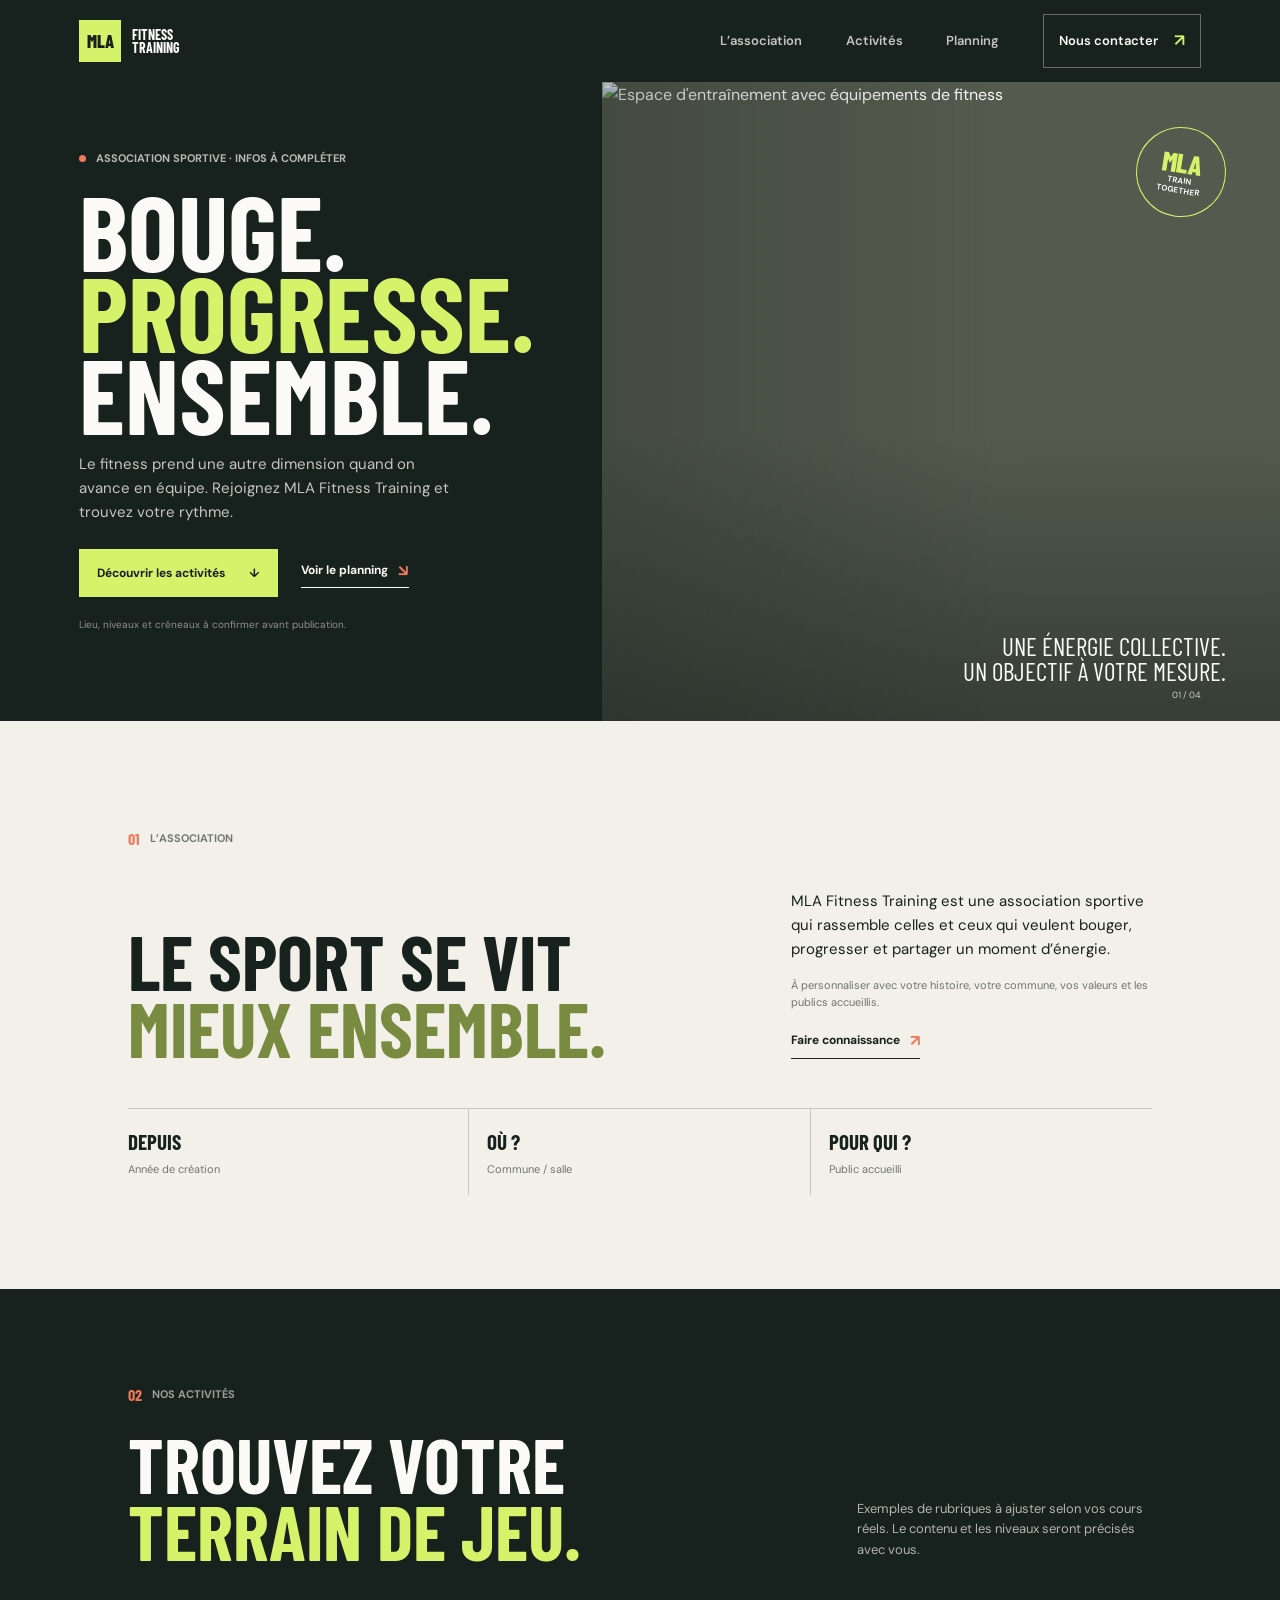
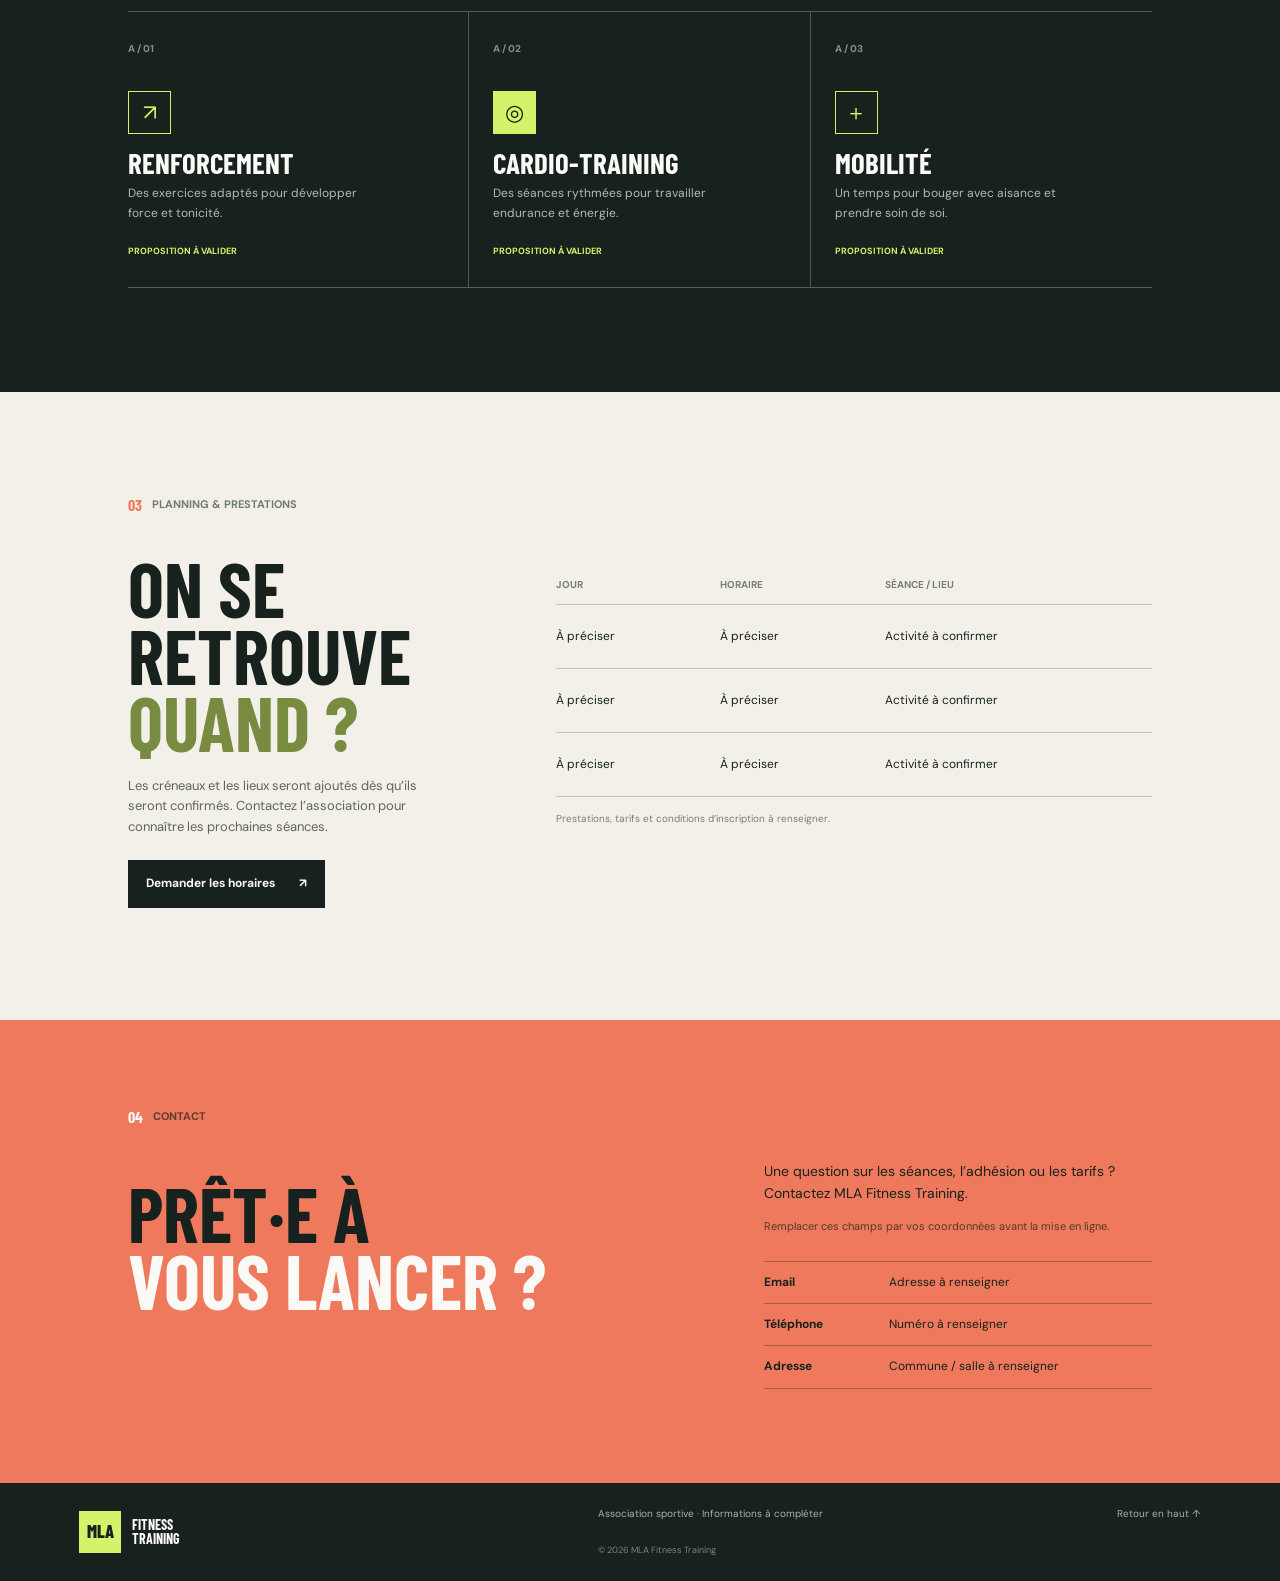
==== index.html @ 57eb1a92 "Website creation" ====
<!doctype html>
<html lang="fr">
  <head>
    <meta charset="utf-8">
    <meta name="viewport" content="width=device-width, initial-scale=1">
    <meta name="description" content="MLA Fitness Training, association sportive et séances de fitness en groupe. Découvrez nos activités et contactez-nous pour rejoindre une séance.">
    <meta name="theme-color" content="#17211d">
    <meta property="og:type" content="website">
    <meta property="og:title" content="MLA Fitness Training | Bouger ensemble">
    <meta property="og:description" content="Des séances de fitness en groupe, une énergie collective. Découvrez MLA Fitness Training.">
    <title>MLA Fitness Training | Bouger ensemble</title>
    <link rel="preconnect" href="https://fonts.googleapis.com">
    <link rel="preconnect" href="https://fonts.gstatic.com" crossorigin>
    <link href="https://fonts.googleapis.com/css2?family=Barlow+Condensed:wght@600;700;800&family=DM+Sans:wght@400;500;600;700&display=swap" rel="stylesheet">
    <link rel="stylesheet" href="styles.css">
    <script src="script.js" defer></script>
  </head>
  <body>
    <a class="skip-link" href="#contenu">Aller au contenu</a>
    <header class="site-header">
      <a class="brand" href="#accueil" aria-label="MLA Fitness Training, accueil">
        <span class="brand-mark" aria-hidden="true">MLA</span>
        <span class="brand-name">FITNESS<br>TRAINING</span>
      </a>
      <button class="menu-toggle" type="button" aria-expanded="false" aria-controls="navigation" aria-label="Ouvrir le menu">
        <span></span><span></span>
      </button>
      <nav class="navigation" id="navigation" aria-label="Navigation principale">
        <a href="#association">L’association</a>
        <a href="#activites">Activités</a>
        <a href="#planning">Planning</a>
        <a class="nav-contact" href="#contact">Nous contacter <span aria-hidden="true">↗</span></a>
      </nav>
    </header>

    <main id="contenu">
      <section class="hero" id="accueil" aria-labelledby="hero-title">
        <div class="hero-copy">
          <p class="eyebrow"><span class="status-dot"></span> Association sportive · Infos à compléter</p>
          <h1 id="hero-title">Bouge.<br><span>Progresse.</span><br>Ensemble.</h1>
          <p class="hero-lede">Le fitness prend une autre dimension quand on avance en équipe. Rejoignez MLA Fitness Training et trouvez votre rythme.</p>
          <div class="hero-actions">
            <a class="button button-lime" href="#activites">Découvrir les activités <span aria-hidden="true">↓</span></a>
            <a class="text-link" href="#planning">Voir le planning <span aria-hidden="true">↘</span></a>
          </div>
          <p class="hero-note">Lieu, niveaux et créneaux à confirmer avant publication.</p>
        </div>
        <div class="hero-visual">
          <img src="https://images.unsplash.com/photo-1534438327276-14e5300c3a48?auto=format&fit=crop&w=1400&q=85" alt="Espace d'entraînement avec équipements de fitness" fetchpriority="high">
          <div class="image-stamp"><span>MLA</span><span>TRAIN<br>TOGETHER</span></div>
          <p class="image-caption">Une énergie collective.<br>Un objectif à votre mesure.</p>
        </div>
        <div class="hero-index" aria-hidden="true">01 / 04</div>
      </section>

      <section class="intro section-wrap" id="association" aria-labelledby="intro-title">
        <div class="section-kicker"><span>01</span> L’association</div>
        <div class="intro-content">
          <h2 id="intro-title">Le sport se vit<br><em>mieux ensemble.</em></h2>
          <div class="intro-text">
            <p>MLA Fitness Training est une association sportive qui rassemble celles et ceux qui veulent bouger, progresser et partager un moment d’énergie.</p>
            <p class="editor-note">À personnaliser avec votre histoire, votre commune, vos valeurs et les publics accueillis.</p>
            <a class="text-link dark-link" href="#contact">Faire connaissance <span aria-hidden="true">↗</span></a>
          </div>
        </div>
        <div class="stats-strip" aria-label="Informations à compléter">
          <div><strong>Depuis</strong><span>Année de création</span></div>
          <div><strong>Où ?</strong><span>Commune / salle</span></div>
          <div><strong>Pour qui ?</strong><span>Public accueilli</span></div>
        </div>
      </section>

      <section class="activities section-wrap" id="activites" aria-labelledby="activities-title">
        <div class="section-heading">
          <div>
            <div class="section-kicker light-kicker"><span>02</span> Nos activités</div>
            <h2 id="activities-title">Trouvez votre<br><em>terrain de jeu.</em></h2>
          </div>
          <p>Exemples de rubriques à ajuster selon vos cours réels. Le contenu et les niveaux seront précisés avec vous.</p>
        </div>
        <div class="activity-grid">
          <article class="activity-item">
            <span class="activity-number">A / 01</span>
            <div class="activity-icon" aria-hidden="true">↗</div>
            <h3>Renforcement</h3>
            <p>Des exercices adaptés pour développer force et tonicité.</p>
            <span class="activity-tag">Proposition à valider</span>
          </article>
          <article class="activity-item activity-featured">
            <span class="activity-number">A / 02</span>
            <div class="activity-icon" aria-hidden="true">◎</div>
            <h3>Cardio-training</h3>
            <p>Des séances rythmées pour travailler endurance et énergie.</p>
            <span class="activity-tag">Proposition à valider</span>
          </article>
          <article class="activity-item">
            <span class="activity-number">A / 03</span>
            <div class="activity-icon" aria-hidden="true">＋</div>
            <h3>Mobilité</h3>
            <p>Un temps pour bouger avec aisance et prendre soin de soi.</p>
            <span class="activity-tag">Proposition à valider</span>
          </article>
        </div>
      </section>

      <section class="schedule section-wrap" id="planning" aria-labelledby="schedule-title">
        <div class="section-kicker"><span>03</span> Planning & prestations</div>
        <div class="schedule-layout">
          <div class="schedule-intro">
            <h2 id="schedule-title">On se retrouve<br><em>quand ?</em></h2>
            <p>Les créneaux et les lieux seront ajoutés dès qu’ils seront confirmés. Contactez l’association pour connaître les prochaines séances.</p>
            <a class="button button-dark" href="#contact">Demander les horaires <span aria-hidden="true">↗</span></a>
          </div>
          <div class="schedule-list" aria-label="Planning à compléter">
            <div class="schedule-row schedule-header"><span>Jour</span><span>Horaire</span><span>Séance / lieu</span></div>
            <div class="schedule-row"><span>À préciser</span><span>À préciser</span><span>Activité à confirmer</span></div>
            <div class="schedule-row"><span>À préciser</span><span>À préciser</span><span>Activité à confirmer</span></div>
            <div class="schedule-row"><span>À préciser</span><span>À préciser</span><span>Activité à confirmer</span></div>
            <p class="schedule-footnote">Prestations, tarifs et conditions d’inscription à renseigner.</p>
          </div>
        </div>
      </section>

      <section class="contact" id="contact" aria-labelledby="contact-title">
        <div class="contact-inner section-wrap">
          <div class="section-kicker light-kicker"><span>04</span> Contact</div>
          <div class="contact-content">
            <h2 id="contact-title">Prêt·e à<br><em>vous lancer ?</em></h2>
            <div class="contact-details">
              <p>Une question sur les séances, l’adhésion ou les tarifs ? Contactez MLA Fitness Training.</p>
              <p class="editor-note">Remplacer ces champs par vos coordonnées avant la mise en ligne.</p>
              <dl>
                <div><dt>Email</dt><dd>Adresse à renseigner</dd></div>
                <div><dt>Téléphone</dt><dd>Numéro à renseigner</dd></div>
                <div><dt>Adresse</dt><dd>Commune / salle à renseigner</dd></div>
              </dl>
            </div>
          </div>
        </div>
      </section>
    </main>

    <footer class="site-footer">
      <a class="brand footer-brand" href="#accueil" aria-label="Retour en haut de page">
        <span class="brand-mark" aria-hidden="true">MLA</span>
        <span class="brand-name">FITNESS<br>TRAINING</span>
      </a>
      <p>Association sportive · Informations à compléter</p>
      <a href="#accueil">Retour en haut ↑</a>
      <span class="copyright">© <span id="year">2026</span> MLA Fitness Training</span>
    </footer>
  </body>
</html>
---- styles.css ----
:root {
  color-scheme: light;
  --ink: #17211d;
  --ink-soft: #27332e;
  --paper: #f2f0e9;
  --paper-bright: #fbfaf6;
  --lime: #d5f36a;
  --coral: #ef795c;
  --muted: #8c938d;
  --line: rgba(23, 33, 29, 0.2);
  --font-display: "Barlow Condensed", Impact, sans-serif;
  --font-body: "DM Sans", sans-serif;
}

* { box-sizing: border-box; }
html { scroll-behavior: smooth; }
body { margin: 0; background: var(--paper); color: var(--ink); font-family: var(--font-body); font-size: 16px; line-height: 1.6; }
a { color: inherit; text-decoration: none; }
button { font: inherit; }
.skip-link { position: absolute; z-index: 10; top: 8px; left: 8px; padding: 10px 14px; transform: translateY(-150%); background: var(--lime); color: var(--ink); }
.skip-link:focus { transform: translateY(0); }
.site-header { position: relative; z-index: 5; display: flex; min-height: 82px; align-items: center; justify-content: space-between; padding: 0 6.2%; background: var(--ink); color: var(--paper-bright); }
.brand { display: inline-flex; align-items: center; gap: 11px; }
.brand-mark { display: grid; width: 42px; aspect-ratio: 1; place-items: center; background: var(--lime); color: var(--ink); font-family: var(--font-display); font-size: 18px; font-weight: 800; }
.brand-name { font-family: var(--font-display); font-size: 14px; font-weight: 700; line-height: 0.95; letter-spacing: 0; }
.navigation { display: flex; align-items: center; gap: clamp(20px, 3.4vw, 54px); font-size: 13px; font-weight: 600; }
.navigation a:not(.nav-contact) { color: rgba(251, 250, 246, 0.76); transition: color 160ms ease; }
.navigation a:hover, .navigation a:focus-visible { color: var(--lime); }
.nav-contact { display: inline-flex; align-items: center; gap: 16px; padding: 12px 15px; border: 1px solid rgba(251, 250, 246, 0.34); }
.nav-contact span { color: var(--lime); font-size: 17px; }
.menu-toggle { display: none; }
.hero { position: relative; display: grid; min-height: 610px; grid-template-columns: 0.94fr 1.06fr; overflow: hidden; background: var(--ink); color: var(--paper-bright); }
.hero-copy { z-index: 1; display: flex; flex-direction: column; align-items: flex-start; justify-content: center; padding: 68px 8% 88px 13.2%; }
.eyebrow, .section-kicker { display: flex; align-items: center; gap: 10px; margin: 0; font-size: 11px; font-weight: 700; letter-spacing: 0; text-transform: uppercase; }
.eyebrow { color: rgba(251, 250, 246, 0.7); }
.status-dot { width: 7px; height: 7px; border-radius: 50%; background: var(--coral); }
h1, h2, h3, p { margin-top: 0; }
h1, h2, h3 { font-family: var(--font-display); font-weight: 700; text-transform: uppercase; }
.hero h1 { margin: 22px 0 17px; font-size: clamp(68px, 8.2vw, 116px); line-height: 0.78; letter-spacing: 0; }
.hero h1 span, h2 em { color: var(--lime); font-style: normal; }
.hero-lede { max-width: 390px; margin-bottom: 25px; color: rgba(251, 250, 246, 0.76); font-size: 15px; }
.hero-actions { display: flex; flex-wrap: wrap; align-items: center; gap: 23px; }
.button { display: inline-flex; min-height: 48px; align-items: center; justify-content: center; gap: 24px; padding: 0 18px; font-size: 12px; font-weight: 700; transition: transform 160ms ease, background 160ms ease; }
.button:hover { transform: translateY(-2px); }
.button-lime { background: var(--lime); color: var(--ink); }
.button-lime:hover { background: #e3ff87; }
.text-link { display: inline-flex; align-items: center; gap: 10px; border-bottom: 1px solid currentColor; padding-bottom: 4px; font-size: 12px; font-weight: 700; }
.text-link span { color: var(--coral); font-size: 16px; }
.hero-note { margin: 20px 0 0; color: rgba(251, 250, 246, 0.52); font-size: 10px; }
.hero-visual { position: relative; min-height: 610px; overflow: hidden; background: #545a4d; }
.hero-visual::after { position: absolute; inset: 0; background: linear-gradient(90deg, rgba(23, 33, 29, 0.28), transparent 58%), linear-gradient(0deg, rgba(23, 33, 29, 0.5), transparent 45%); content: ""; }
.hero-visual img { width: 100%; height: 100%; position: absolute; object-fit: cover; object-position: center; filter: saturate(0.77); }
.image-stamp { position: absolute; z-index: 1; top: 45px; right: 8%; display: flex; width: 90px; height: 90px; flex-direction: column; align-items: center; justify-content: center; border: 1px solid var(--lime); border-radius: 50%; color: var(--paper-bright); transform: rotate(9deg); }
.image-stamp span:first-child { color: var(--lime); font-family: var(--font-display); font-size: 27px; font-weight: 800; line-height: 1; }
.image-stamp span:last-child { font-size: 8px; font-weight: 700; letter-spacing: 0; line-height: 1.15; text-align: center; }
.image-caption { position: absolute; z-index: 1; right: 8%; bottom: 38px; margin: 0; color: var(--paper-bright); font-family: var(--font-display); font-size: 25px; line-height: 0.98; text-align: right; text-transform: uppercase; }
.hero-index { position: absolute; right: 6.2%; bottom: 19px; z-index: 2; color: rgba(251, 250, 246, 0.75); font-size: 9px; letter-spacing: 0; }
.section-wrap { padding-right: 10%; padding-left: 10%; }
.intro { padding-top: 105px; padding-bottom: 94px; }
.section-kicker { color: #727b73; }
.section-kicker span { color: var(--coral); font-family: var(--font-display); font-size: 16px; }
.intro-content { display: grid; grid-template-columns: 1fr 0.62fr; gap: 8%; align-items: end; padding: 37px 0 46px; }
h2 { margin-bottom: 0; font-size: clamp(48px, 6vw, 76px); line-height: 0.88; }
.intro h2 em, .schedule h2 em { color: #798b40; }
.intro-text { max-width: 430px; padding-bottom: 3px; }
.intro-text > p:first-child { margin-bottom: 16px; font-size: 15px; }
.editor-note { color: #6f766f; font-size: 11px !important; }
.dark-link { margin-top: 5px; }
.stats-strip { display: grid; grid-template-columns: repeat(3, 1fr); border-top: 1px solid var(--line); }
.stats-strip div { display: flex; min-height: 86px; flex-direction: column; justify-content: center; gap: 2px; border-right: 1px solid var(--line); padding-left: 18px; }
.stats-strip div:first-child { padding-left: 0; }
.stats-strip div:last-child { border-right: 0; }
.stats-strip strong { font-family: var(--font-display); font-size: 21px; text-transform: uppercase; }
.stats-strip span { color: #707770; font-size: 11px; }
.activities { padding-top: 93px; padding-bottom: 104px; background: var(--ink); color: var(--paper-bright); }
.section-heading { display: flex; align-items: end; justify-content: space-between; gap: 40px; margin-bottom: 46px; }
.light-kicker { color: rgba(251, 250, 246, 0.58); }
.section-heading h2, .contact h2 { margin-top: 24px; }
.section-heading > p { max-width: 295px; margin-bottom: 4px; color: rgba(251, 250, 246, 0.68); font-size: 13px; }
.activity-grid { display: grid; grid-template-columns: repeat(3, 1fr); border-top: 1px solid rgba(251, 250, 246, 0.28); border-bottom: 1px solid rgba(251, 250, 246, 0.28); }
.activity-item { position: relative; min-height: 270px; padding: 22px 24px 26px 0; border-right: 1px solid rgba(251, 250, 246, 0.25); }
.activity-item + .activity-item { padding-left: 24px; }
.activity-item:last-child { border-right: 0; }
.activity-number { color: rgba(251, 250, 246, 0.5); font-size: 10px; font-weight: 700; letter-spacing: 0; }
.activity-icon { display: grid; width: 43px; height: 43px; margin: 32px 0 14px; place-items: center; border: 1px solid var(--lime); color: var(--lime); font-size: 22px; }
.activity-item h3 { margin-bottom: 7px; font-size: 29px; line-height: 1; }
.activity-item p { max-width: 250px; margin-bottom: 13px; color: rgba(251, 250, 246, 0.7); font-size: 12px; }
.activity-tag { color: var(--lime); font-size: 9px; font-weight: 700; letter-spacing: 0; text-transform: uppercase; }
.activity-featured .activity-icon { background: var(--lime); color: var(--ink); }
.schedule { padding-top: 100px; padding-bottom: 112px; }
.schedule-layout { display: grid; grid-template-columns: 0.72fr 1.28fr; gap: 9%; margin-top: 37px; }
.schedule-intro > p { max-width: 315px; margin: 20px 0 22px; color: #5d665e; font-size: 13px; }
.button-dark { background: var(--ink); color: var(--paper-bright); }
.button-dark:hover { background: #2a3931; }
.schedule-list { padding-top: 10px; }
.schedule-row { display: grid; min-height: 64px; grid-template-columns: 0.8fr 0.8fr 1.4fr; align-items: center; gap: 12px; border-bottom: 1px solid var(--line); font-size: 12px; }
.schedule-header { min-height: 40px; color: #777f78; font-size: 10px; font-weight: 700; letter-spacing: 0; text-transform: uppercase; }
.schedule-footnote { margin: 14px 0 0; color: #777f78; font-size: 10px; }
.contact { padding-top: 84px; padding-bottom: 94px; background: var(--coral); color: var(--ink); }
.contact-inner { padding-top: 0; padding-bottom: 0; }
.contact .section-kicker { color: rgba(23, 33, 29, 0.68); }
.contact .section-kicker span { color: var(--paper-bright); }
.contact-content { display: grid; grid-template-columns: 1fr 0.7fr; gap: 8%; margin-top: 26px; }
.contact h2 em { color: var(--paper-bright); }
.contact-details { max-width: 410px; padding-top: 4px; }
.contact-details > p:first-child { font-size: 14px; }
.contact .editor-note { color: rgba(23, 33, 29, 0.72); }
.contact dl { margin: 25px 0 0; border-top: 1px solid rgba(23, 33, 29, 0.32); }
.contact dl div { display: grid; grid-template-columns: 0.6fr 1.4fr; gap: 12px; padding: 11px 0; border-bottom: 1px solid rgba(23, 33, 29, 0.32); font-size: 12px; }
.contact dt { font-weight: 700; }
.contact dd { margin: 0; }
.site-footer { display: grid; min-height: 98px; grid-template-columns: 1fr 1fr auto; align-items: center; gap: 15px 30px; padding: 20px 6.2%; background: var(--ink); color: var(--paper-bright); }
.footer-brand { grid-row: span 2; }
.site-footer > p, .site-footer > a:not(.brand) { margin: 0; color: rgba(251, 250, 246, 0.66); font-size: 10px; }
.site-footer > a:not(.brand) { justify-self: end; }
.copyright { grid-column: 2 / 4; color: rgba(251, 250, 246, 0.45); font-size: 9px; }
:focus-visible { outline: 3px solid var(--coral); outline-offset: 4px; }

@media (max-width: 760px) {
  .site-header { min-height: 70px; padding: 0 6%; }
  .menu-toggle { display: flex; width: 42px; height: 42px; flex-direction: column; align-items: center; justify-content: center; gap: 6px; border: 1px solid rgba(251, 250, 246, 0.34); background: transparent; color: inherit; }
  .menu-toggle span { width: 16px; height: 1px; background: currentColor; transition: transform 160ms ease; }
  .menu-toggle[aria-expanded="true"] span:first-child { transform: translateY(3.5px) rotate(45deg); }
  .menu-toggle[aria-expanded="true"] span:last-child { transform: translateY(-3.5px) rotate(-45deg); }
  .navigation { position: absolute; top: 70px; right: 0; left: 0; display: none; flex-direction: column; align-items: stretch; gap: 0; padding: 8px 6% 18px; background: var(--ink); }
  .navigation.is-open { display: flex; }
  .navigation a:not(.nav-contact) { padding: 13px 0; border-bottom: 1px solid rgba(251, 250, 246, 0.16); }
  .nav-contact { justify-content: space-between; margin-top: 12px; }
  .hero { grid-template-columns: 1fr; }
  .hero-copy { min-height: 510px; padding: 68px 8% 72px; }
  .hero h1 { font-size: clamp(70px, 18vw, 104px); }
  .hero-visual { min-height: 350px; }
  .hero-index { right: 8%; bottom: 16px; }
  .section-wrap { padding-right: 8%; padding-left: 8%; }
  .intro { padding-top: 76px; padding-bottom: 70px; }
  .intro-content, .schedule-layout, .contact-content { grid-template-columns: 1fr; gap: 25px; }
  .intro-content { padding: 28px 0 30px; }
  .intro-text { max-width: 520px; }
  .stats-strip div { min-height: 78px; padding-left: 10px; }
  .stats-strip strong { font-size: 18px; }
  .stats-strip span { font-size: 9px; }
  .activities { padding-top: 74px; padding-bottom: 78px; }
  .section-heading { align-items: flex-start; flex-direction: column; gap: 18px; margin-bottom: 30px; }
  .section-heading > p { max-width: 430px; }
  .activity-grid { grid-template-columns: 1fr; }
  .activity-item, .activity-item + .activity-item { min-height: unset; padding: 20px 0 23px; border-right: 0; border-bottom: 1px solid rgba(251, 250, 246, 0.25); }
  .activity-item:last-child { border-bottom: 0; }
  .activity-icon { margin-top: 18px; }
  .schedule { padding-top: 75px; padding-bottom: 78px; }
  .schedule-layout { gap: 40px; margin-top: 28px; }
  .schedule-row { grid-template-columns: 0.8fr 0.8fr 1.3fr; gap: 8px; font-size: 10px; }
  .schedule-header { font-size: 8px; }
  .contact { padding-top: 70px; padding-bottom: 76px; }
  .contact-content { gap: 28px; }
  .site-footer { grid-template-columns: 1fr auto; padding: 23px 8%; }
  .footer-brand { grid-row: auto; }
  .site-footer > p { grid-column: 1 / -1; grid-row: 2; }
  .site-footer > a:not(.brand) { grid-column: 2; grid-row: 1; }
  .copyright { grid-column: 1 / -1; grid-row: 3; }
}

@media (prefers-reduced-motion: reduce) {
  *, *::before, *::after { scroll-behavior: auto !important; transition-duration: 0.01ms !important; }
}
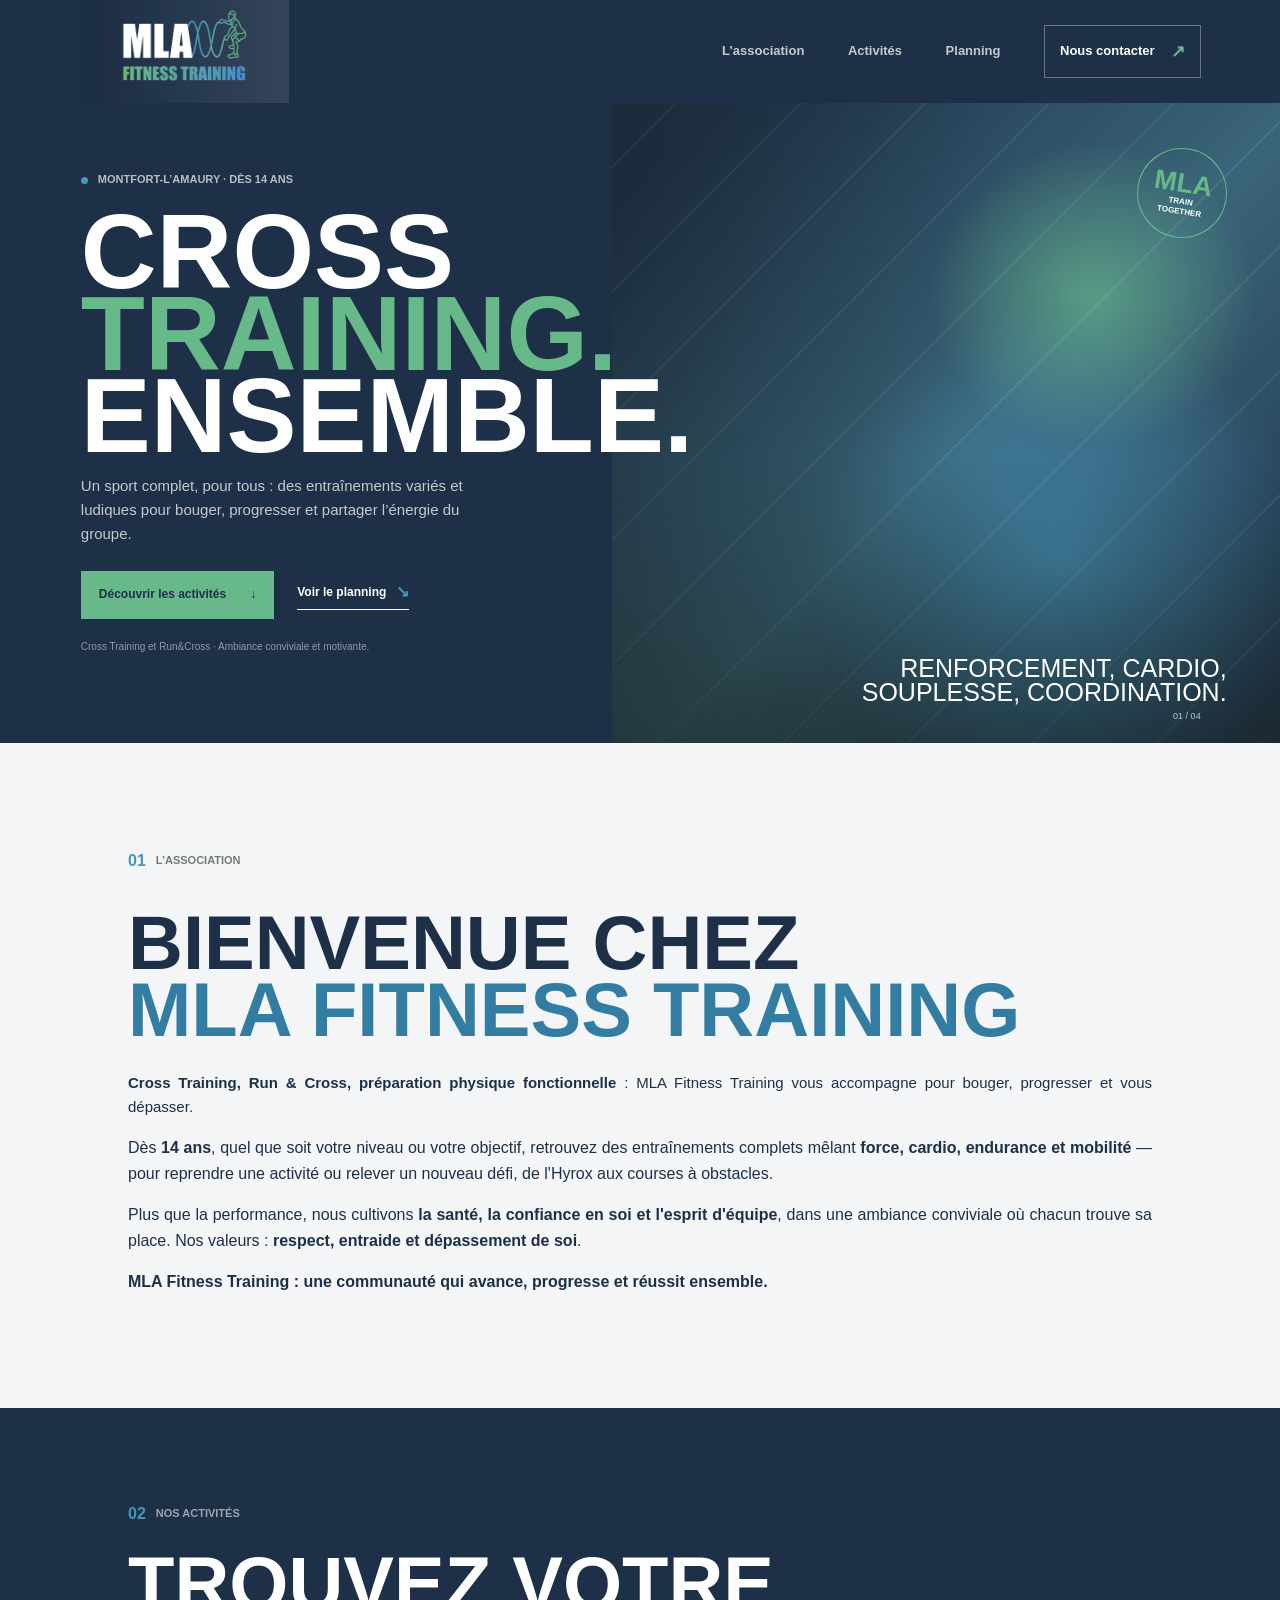
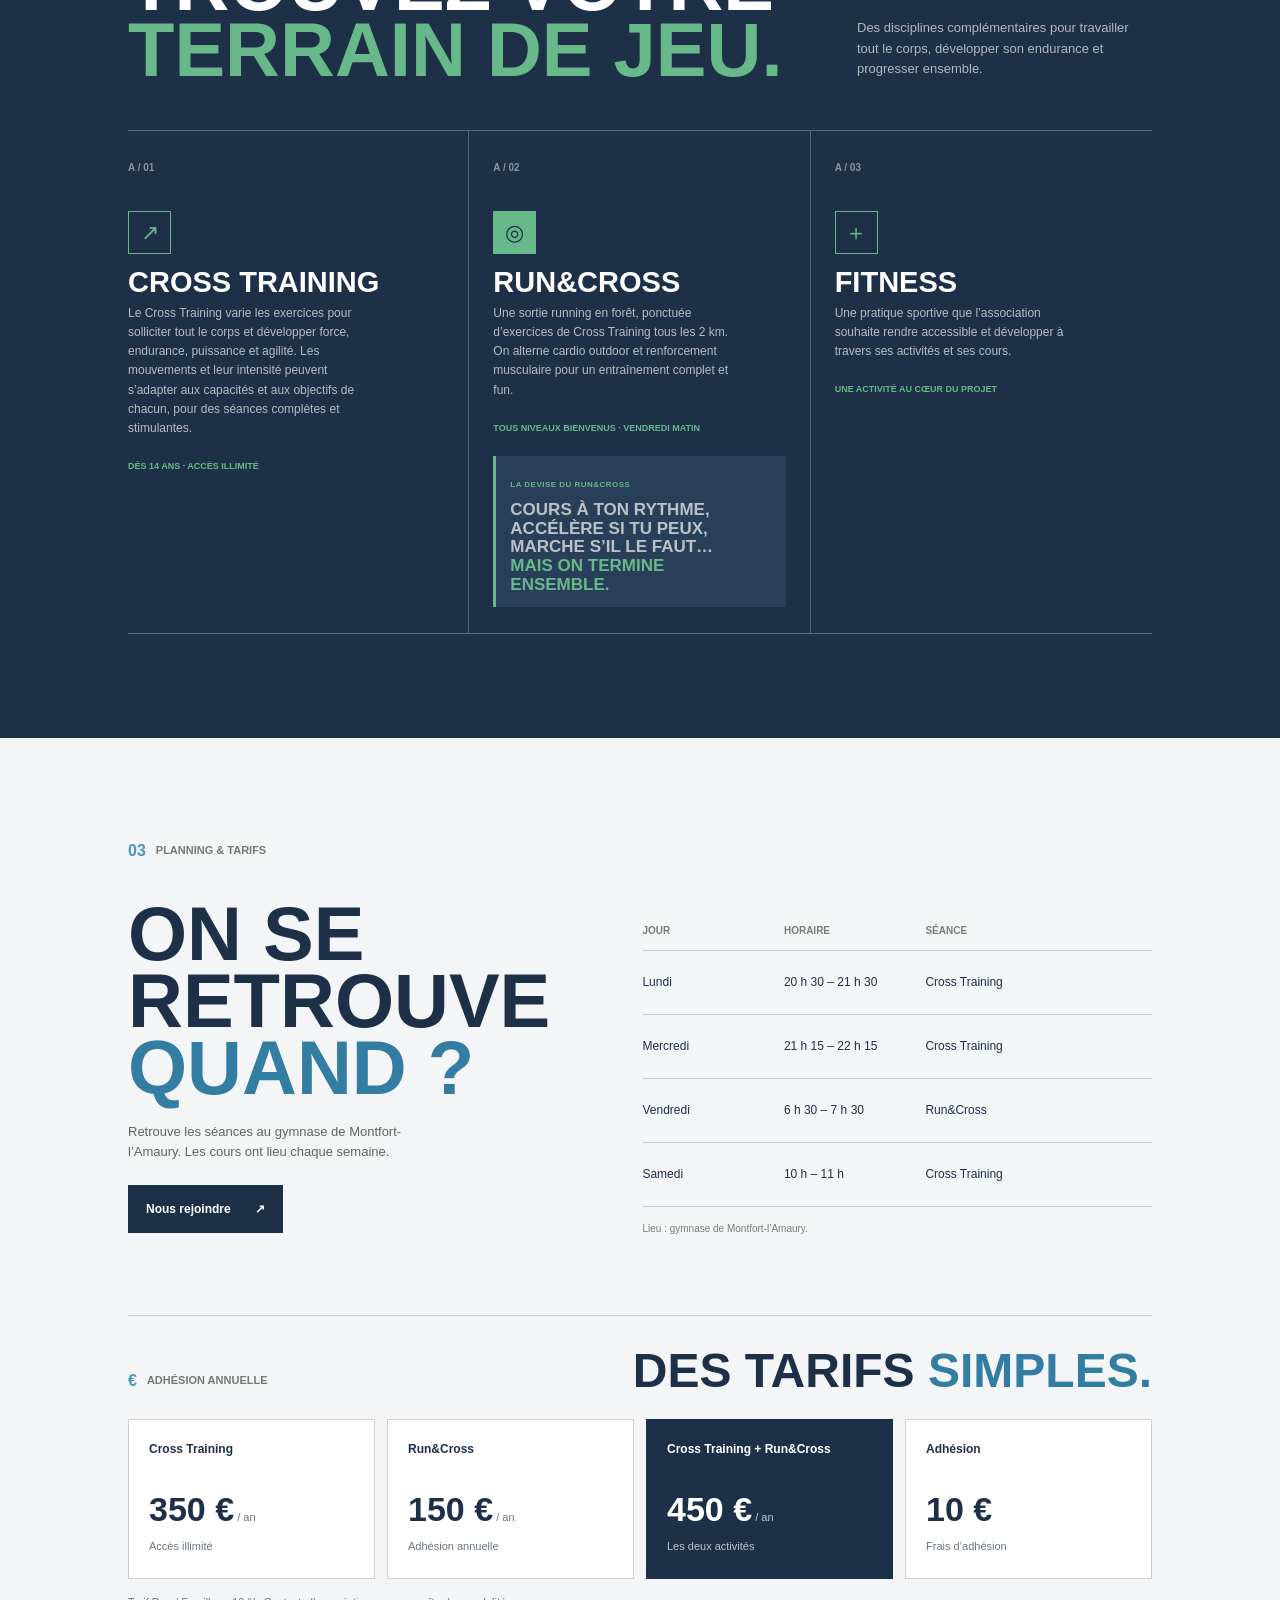
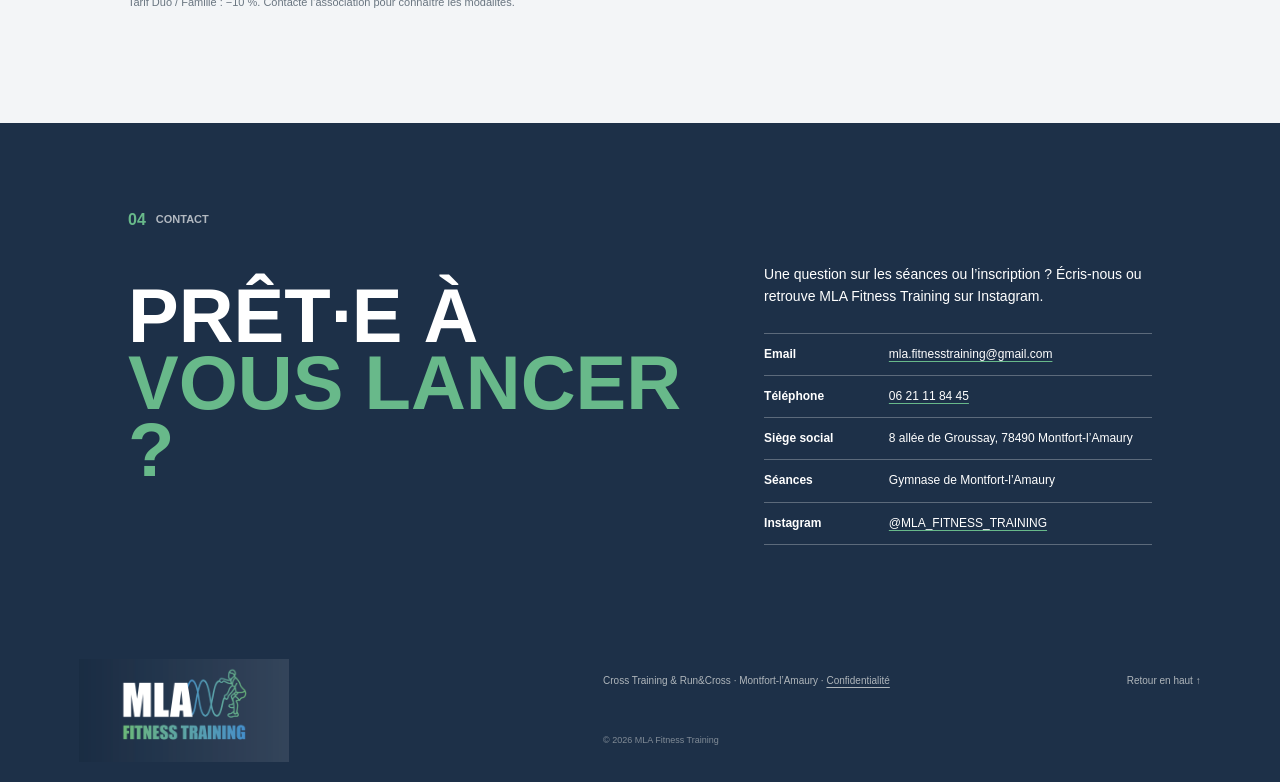
==== commit 12d0c43a: "Publish MLA Fitness Training website Co-authored-by: Copilot <223556219+Copilot@users.noreply.github" ====
--- a/index.html
+++ b/index.html
@@ -3,15 +3,14 @@
   <head>
     <meta charset="utf-8">
     <meta name="viewport" content="width=device-width, initial-scale=1">
-    <meta name="description" content="MLA Fitness Training, association sportive et séances de fitness en groupe. Découvrez nos activités et contactez-nous pour rejoindre une séance.">
-    <meta name="theme-color" content="#17211d">
+    <meta name="description" content="MLA Fitness Training à Montfort-l'Amaury : cross training dès 14 ans, Run&Cross, horaires, tarifs annuels et contact.">
+    <meta name="theme-color" content="#1d3048">
+    <link rel="canonical" href="https://mlafitnesstraining.github.io/Website/">
     <meta property="og:type" content="website">
     <meta property="og:title" content="MLA Fitness Training | Bouger ensemble">
-    <meta property="og:description" content="Des séances de fitness en groupe, une énergie collective. Découvrez MLA Fitness Training.">
+    <meta property="og:description" content="Cross training et Run&Cross à Montfort-l'Amaury. Des séances accessibles dès 14 ans dans une ambiance conviviale.">
+    <meta property="og:url" content="https://mlafitnesstraining.github.io/Website/">
     <title>MLA Fitness Training | Bouger ensemble</title>
-    <link rel="preconnect" href="https://fonts.googleapis.com">
-    <link rel="preconnect" href="https://fonts.gstatic.com" crossorigin>
-    <link href="https://fonts.googleapis.com/css2?family=Barlow+Condensed:wght@600;700;800&family=DM+Sans:wght@400;500;600;700&display=swap" rel="stylesheet">
     <link rel="stylesheet" href="styles.css">
     <script src="script.js" defer></script>
   </head>
@@ -19,8 +18,7 @@
     <a class="skip-link" href="#contenu">Aller au contenu</a>
     <header class="site-header">
       <a class="brand" href="#accueil" aria-label="MLA Fitness Training, accueil">
-        <span class="brand-mark" aria-hidden="true">MLA</span>
-        <span class="brand-name">FITNESS<br>TRAINING</span>
+        <img class="brand-logo" src="assets/logo-rectangle.png" alt="MLA Fitness Training">
       </a>
       <button class="menu-toggle" type="button" aria-expanded="false" aria-controls="navigation" aria-label="Ouvrir le menu">
         <span></span><span></span>
@@ -36,19 +34,19 @@
     <main id="contenu">
       <section class="hero" id="accueil" aria-labelledby="hero-title">
         <div class="hero-copy">
-          <p class="eyebrow"><span class="status-dot"></span> Association sportive · Infos à compléter</p>
-          <h1 id="hero-title">Bouge.<br><span>Progresse.</span><br>Ensemble.</h1>
-          <p class="hero-lede">Le fitness prend une autre dimension quand on avance en équipe. Rejoignez MLA Fitness Training et trouvez votre rythme.</p>
+          <p class="eyebrow"><span class="status-dot"></span> Montfort-l’Amaury · Dès 14 ans</p>
+          <h1 id="hero-title">Cross<br><span>Training.</span><br>Ensemble.</h1>
+          <p class="hero-lede">Un sport complet, pour tous : des entraînements variés et ludiques pour bouger, progresser et partager l’énergie du groupe.</p>
           <div class="hero-actions">
             <a class="button button-lime" href="#activites">Découvrir les activités <span aria-hidden="true">↓</span></a>
             <a class="text-link" href="#planning">Voir le planning <span aria-hidden="true">↘</span></a>
           </div>
-          <p class="hero-note">Lieu, niveaux et créneaux à confirmer avant publication.</p>
+          <p class="hero-note">Cross Training et Run&Cross · Ambiance conviviale et motivante.</p>
         </div>
         <div class="hero-visual">
-          <img src="https://images.unsplash.com/photo-1534438327276-14e5300c3a48?auto=format&fit=crop&w=1400&q=85" alt="Espace d'entraînement avec équipements de fitness" fetchpriority="high">
+          <div class="hero-art" role="img" aria-label="Visuel graphique aux couleurs de MLA Fitness Training"></div>
           <div class="image-stamp"><span>MLA</span><span>TRAIN<br>TOGETHER</span></div>
-          <p class="image-caption">Une énergie collective.<br>Un objectif à votre mesure.</p>
+          <p class="image-caption">Renforcement, cardio,<br>souplesse, coordination.</p>
         </div>
         <div class="hero-index" aria-hidden="true">01 / 04</div>
       </section>
@@ -56,17 +54,13 @@
       <section class="intro section-wrap" id="association" aria-labelledby="intro-title">
         <div class="section-kicker"><span>01</span> L’association</div>
         <div class="intro-content">
-          <h2 id="intro-title">Le sport se vit<br><em>mieux ensemble.</em></h2>
+          <h2 id="intro-title">Bienvenue chez<br><em>MLA Fitness Training</em></h2>
           <div class="intro-text">
-            <p>MLA Fitness Training est une association sportive qui rassemble celles et ceux qui veulent bouger, progresser et partager un moment d’énergie.</p>
-            <p class="editor-note">À personnaliser avec votre histoire, votre commune, vos valeurs et les publics accueillis.</p>
-            <a class="text-link dark-link" href="#contact">Faire connaissance <span aria-hidden="true">↗</span></a>
+            <p><strong>Cross Training, Run &amp; Cross, préparation physique fonctionnelle</strong> : MLA Fitness Training vous accompagne pour bouger, progresser et vous dépasser.</p>
+            <p>Dès <strong>14 ans</strong>, quel que soit votre niveau ou votre objectif, retrouvez des entraînements complets mêlant <strong>force, cardio, endurance et mobilité</strong> — pour reprendre une activité ou relever un nouveau défi, de l'Hyrox aux courses à obstacles.</p>
+            <p>Plus que la performance, nous cultivons <strong>la santé, la confiance en soi et l'esprit d'équipe</strong>, dans une ambiance conviviale où chacun trouve sa place. Nos valeurs : <strong>respect, entraide et dépassement de soi</strong>.</p>
+            <p><strong>MLA Fitness Training : une communauté qui avance, progresse et réussit ensemble.</strong></p>
           </div>
-        </div>
-        <div class="stats-strip" aria-label="Informations à compléter">
-          <div><strong>Depuis</strong><span>Année de création</span></div>
-          <div><strong>Où ?</strong><span>Commune / salle</span></div>
-          <div><strong>Pour qui ?</strong><span>Public accueilli</span></div>
         </div>
       </section>
 
@@ -76,48 +70,82 @@
             <div class="section-kicker light-kicker"><span>02</span> Nos activités</div>
             <h2 id="activities-title">Trouvez votre<br><em>terrain de jeu.</em></h2>
           </div>
-          <p>Exemples de rubriques à ajuster selon vos cours réels. Le contenu et les niveaux seront précisés avec vous.</p>
+          <p>Des disciplines complémentaires pour travailler tout le corps, développer son endurance et progresser ensemble.</p>
         </div>
         <div class="activity-grid">
           <article class="activity-item">
             <span class="activity-number">A / 01</span>
             <div class="activity-icon" aria-hidden="true">↗</div>
-            <h3>Renforcement</h3>
-            <p>Des exercices adaptés pour développer force et tonicité.</p>
-            <span class="activity-tag">Proposition à valider</span>
+            <h3>Cross Training</h3>
+            <p>Le Cross Training varie les exercices pour solliciter tout le corps et développer force, endurance, puissance et agilité. Les mouvements et leur intensité peuvent s’adapter aux capacités et aux objectifs de chacun, pour des séances complètes et stimulantes.</p>
+            <span class="activity-tag">Dès 14 ans · Accès illimité</span>
           </article>
           <article class="activity-item activity-featured">
             <span class="activity-number">A / 02</span>
             <div class="activity-icon" aria-hidden="true">◎</div>
-            <h3>Cardio-training</h3>
-            <p>Des séances rythmées pour travailler endurance et énergie.</p>
-            <span class="activity-tag">Proposition à valider</span>
+            <h3>Run&amp;Cross</h3>
+            <p>Une sortie running en forêt, ponctuée d’exercices de Cross Training tous les 2 km. On alterne cardio outdoor et renforcement musculaire pour un entraînement complet et fun.</p>
+            <span class="activity-tag">Tous niveaux bienvenus · Vendredi matin</span>
+            <blockquote class="run-cross-motto">
+              <span>La devise du Run&amp;Cross</span>
+              <p>Cours à ton rythme, accélère si tu peux, marche s’il le faut…<br><em>Mais on termine ensemble.</em></p>
+            </blockquote>
           </article>
           <article class="activity-item">
             <span class="activity-number">A / 03</span>
             <div class="activity-icon" aria-hidden="true">＋</div>
-            <h3>Mobilité</h3>
-            <p>Un temps pour bouger avec aisance et prendre soin de soi.</p>
-            <span class="activity-tag">Proposition à valider</span>
+            <h3>Fitness</h3>
+            <p>Une pratique sportive que l’association souhaite rendre accessible et développer à travers ses activités et ses cours.</p>
+            <span class="activity-tag">Une activité au cœur du projet</span>
           </article>
         </div>
       </section>
 
       <section class="schedule section-wrap" id="planning" aria-labelledby="schedule-title">
-        <div class="section-kicker"><span>03</span> Planning & prestations</div>
+        <div class="section-kicker"><span>03</span> Planning & tarifs</div>
         <div class="schedule-layout">
           <div class="schedule-intro">
             <h2 id="schedule-title">On se retrouve<br><em>quand ?</em></h2>
-            <p>Les créneaux et les lieux seront ajoutés dès qu’ils seront confirmés. Contactez l’association pour connaître les prochaines séances.</p>
-            <a class="button button-dark" href="#contact">Demander les horaires <span aria-hidden="true">↗</span></a>
+            <p>Retrouve les séances au gymnase de Montfort-l’Amaury. Les cours ont lieu chaque semaine.</p>
+            <a class="button button-dark" href="#contact">Nous rejoindre <span aria-hidden="true">↗</span></a>
           </div>
-          <div class="schedule-list" aria-label="Planning à compléter">
-            <div class="schedule-row schedule-header"><span>Jour</span><span>Horaire</span><span>Séance / lieu</span></div>
-            <div class="schedule-row"><span>À préciser</span><span>À préciser</span><span>Activité à confirmer</span></div>
-            <div class="schedule-row"><span>À préciser</span><span>À préciser</span><span>Activité à confirmer</span></div>
-            <div class="schedule-row"><span>À préciser</span><span>À préciser</span><span>Activité à confirmer</span></div>
-            <p class="schedule-footnote">Prestations, tarifs et conditions d’inscription à renseigner.</p>
+          <div class="schedule-list" aria-label="Horaires des séances">
+            <div class="schedule-row schedule-header"><span>Jour</span><span>Horaire</span><span>Séance</span></div>
+            <div class="schedule-row"><span>Lundi</span><span>20 h 30 – 21 h 30</span><span>Cross Training</span></div>
+            <div class="schedule-row"><span>Mercredi</span><span>21 h 15 – 22 h 15</span><span>Cross Training</span></div>
+            <div class="schedule-row"><span>Vendredi</span><span>6 h 30 – 7 h 30</span><span>Run&amp;Cross</span></div>
+            <div class="schedule-row"><span>Samedi</span><span>10 h – 11 h</span><span>Cross Training</span></div>
+            <p class="schedule-footnote">Lieu : gymnase de Montfort-l’Amaury.</p>
           </div>
+        </div>
+        <div class="pricing" aria-labelledby="pricing-title">
+          <div class="pricing-heading">
+            <div class="section-kicker"><span>€</span> Adhésion annuelle</div>
+            <h3 id="pricing-title">Des tarifs <em>simples.</em></h3>
+          </div>
+          <div class="price-grid">
+            <article class="price-card">
+              <h4>Cross Training</h4>
+              <p><strong>350 €</strong><span> / an</span></p>
+              <small>Accès illimité</small>
+            </article>
+            <article class="price-card">
+              <h4>Run&amp;Cross</h4>
+              <p><strong>150 €</strong><span> / an</span></p>
+              <small>Adhésion annuelle</small>
+            </article>
+            <article class="price-card price-featured">
+              <h4>Cross Training + Run&amp;Cross</h4>
+              <p><strong>450 €</strong><span> / an</span></p>
+              <small>Les deux activités</small>
+            </article>
+            <article class="price-card">
+              <h4>Adhésion</h4>
+              <p><strong>10 €</strong></p>
+              <small>Frais d’adhésion</small>
+            </article>
+          </div>
+          <p class="pricing-note">Tarif Duo / Famille : −10 %. Contacte l’association pour connaître les modalités.</p>
         </div>
       </section>
 
@@ -127,12 +155,13 @@
           <div class="contact-content">
             <h2 id="contact-title">Prêt·e à<br><em>vous lancer ?</em></h2>
             <div class="contact-details">
-              <p>Une question sur les séances, l’adhésion ou les tarifs ? Contactez MLA Fitness Training.</p>
-              <p class="editor-note">Remplacer ces champs par vos coordonnées avant la mise en ligne.</p>
+              <p>Une question sur les séances ou l’inscription ? Écris-nous ou retrouve MLA Fitness Training sur Instagram.</p>
               <dl>
-                <div><dt>Email</dt><dd>Adresse à renseigner</dd></div>
-                <div><dt>Téléphone</dt><dd>Numéro à renseigner</dd></div>
-                <div><dt>Adresse</dt><dd>Commune / salle à renseigner</dd></div>
+                <div><dt>Email</dt><dd><a href="mailto:mla.fitnesstraining@gmail.com">mla.fitnesstraining@gmail.com</a></dd></div>
+                <div><dt>Téléphone</dt><dd><a href="tel:+33621118445">06 21 11 84 45</a></dd></div>
+                <div><dt>Siège social</dt><dd>8 allée de Groussay, 78490 Montfort-l’Amaury</dd></div>
+                <div><dt>Séances</dt><dd>Gymnase de Montfort-l’Amaury</dd></div>
+                <div><dt>Instagram</dt><dd><a href="https://www.instagram.com/mla_fitness_training/" target="_blank" rel="noopener noreferrer">@MLA_FITNESS_TRAINING</a></dd></div>
               </dl>
             </div>
           </div>
@@ -142,10 +171,9 @@
 
     <footer class="site-footer">
       <a class="brand footer-brand" href="#accueil" aria-label="Retour en haut de page">
-        <span class="brand-mark" aria-hidden="true">MLA</span>
-        <span class="brand-name">FITNESS<br>TRAINING</span>
+        <img class="brand-logo" src="assets/logo-rectangle.png" alt="MLA Fitness Training">
       </a>
-      <p>Association sportive · Informations à compléter</p>
+      <p>Cross Training &amp; Run&amp;Cross · Montfort-l’Amaury · <a href="confidentialite.html">Confidentialité</a></p>
       <a href="#accueil">Retour en haut ↑</a>
       <span class="copyright">© <span id="year">2026</span> MLA Fitness Training</span>
     </footer>
--- a/styles.css
+++ b/styles.css
@@ -1,11 +1,11 @@
 :root {
   color-scheme: light;
-  --ink: #17211d;
-  --ink-soft: #27332e;
-  --paper: #f2f0e9;
-  --paper-bright: #fbfaf6;
-  --lime: #d5f36a;
-  --coral: #ef795c;
+  --ink: #1d3048;
+  --ink-soft: #293f59;
+  --paper: #f3f5f7;
+  --paper-bright: #ffffff;
+  --lime: #68b98a;
+  --coral: #4696bd;
   --muted: #8c938d;
   --line: rgba(23, 33, 29, 0.2);
   --font-display: "Barlow Condensed", Impact, sans-serif;
@@ -20,9 +20,8 @@
 .skip-link { position: absolute; z-index: 10; top: 8px; left: 8px; padding: 10px 14px; transform: translateY(-150%); background: var(--lime); color: var(--ink); }
 .skip-link:focus { transform: translateY(0); }
 .site-header { position: relative; z-index: 5; display: flex; min-height: 82px; align-items: center; justify-content: space-between; padding: 0 6.2%; background: var(--ink); color: var(--paper-bright); }
-.brand { display: inline-flex; align-items: center; gap: 11px; }
-.brand-mark { display: grid; width: 42px; aspect-ratio: 1; place-items: center; background: var(--lime); color: var(--ink); font-family: var(--font-display); font-size: 18px; font-weight: 800; }
-.brand-name { font-family: var(--font-display); font-size: 14px; font-weight: 700; line-height: 0.95; letter-spacing: 0; }
+.brand { display: inline-flex; align-items: center; }
+.brand-logo { display: block; width: clamp(155px, 19vw, 210px); height: auto; }
 .navigation { display: flex; align-items: center; gap: clamp(20px, 3.4vw, 54px); font-size: 13px; font-weight: 600; }
 .navigation a:not(.nav-contact) { color: rgba(251, 250, 246, 0.76); transition: color 160ms ease; }
 .navigation a:hover, .navigation a:focus-visible { color: var(--lime); }
@@ -47,9 +46,10 @@
 .text-link { display: inline-flex; align-items: center; gap: 10px; border-bottom: 1px solid currentColor; padding-bottom: 4px; font-size: 12px; font-weight: 700; }
 .text-link span { color: var(--coral); font-size: 16px; }
 .hero-note { margin: 20px 0 0; color: rgba(251, 250, 246, 0.52); font-size: 10px; }
-.hero-visual { position: relative; min-height: 610px; overflow: hidden; background: #545a4d; }
+.hero-visual { position: relative; min-height: 610px; overflow: hidden; background: #293f59; }
 .hero-visual::after { position: absolute; inset: 0; background: linear-gradient(90deg, rgba(23, 33, 29, 0.28), transparent 58%), linear-gradient(0deg, rgba(23, 33, 29, 0.5), transparent 45%); content: ""; }
-.hero-visual img { width: 100%; height: 100%; position: absolute; object-fit: cover; object-position: center; filter: saturate(0.77); }
+.hero-art { position: absolute; inset: 0; background: radial-gradient(ellipse at 72% 30%, rgba(104, 185, 138, 0.66), transparent 24%), radial-gradient(ellipse at 67% 72%, rgba(70, 150, 189, 0.7), transparent 39%), linear-gradient(135deg, #1d3048 8%, #3a6579 53%, #1d3048 100%); }
+.hero-art::after { position: absolute; inset: 0; background: repeating-linear-gradient(135deg, transparent 0 44px, rgba(255, 255, 255, 0.08) 45px 46px, transparent 47px 88px); content: ""; }
 .image-stamp { position: absolute; z-index: 1; top: 45px; right: 8%; display: flex; width: 90px; height: 90px; flex-direction: column; align-items: center; justify-content: center; border: 1px solid var(--lime); border-radius: 50%; color: var(--paper-bright); transform: rotate(9deg); }
 .image-stamp span:first-child { color: var(--lime); font-family: var(--font-display); font-size: 27px; font-weight: 800; line-height: 1; }
 .image-stamp span:last-child { font-size: 8px; font-weight: 700; letter-spacing: 0; line-height: 1.15; text-align: center; }
@@ -59,10 +59,11 @@
 .intro { padding-top: 105px; padding-bottom: 94px; }
 .section-kicker { color: #727b73; }
 .section-kicker span { color: var(--coral); font-family: var(--font-display); font-size: 16px; }
-.intro-content { display: grid; grid-template-columns: 1fr 0.62fr; gap: 8%; align-items: end; padding: 37px 0 46px; }
+.intro-content { padding: 37px 0 0; }
+.intro-content h2 { margin-bottom: 27px; }
 h2 { margin-bottom: 0; font-size: clamp(48px, 6vw, 76px); line-height: 0.88; }
-.intro h2 em, .schedule h2 em { color: #798b40; }
-.intro-text { max-width: 430px; padding-bottom: 3px; }
+.intro h2 em, .schedule h2 em { color: #347da2; }
+.intro-text { width: 100%; padding-bottom: 3px; text-align: justify; }
 .intro-text > p:first-child { margin-bottom: 16px; font-size: 15px; }
 .editor-note { color: #6f766f; font-size: 11px !important; }
 .dark-link { margin-top: 5px; }
@@ -87,6 +88,10 @@
 .activity-item p { max-width: 250px; margin-bottom: 13px; color: rgba(251, 250, 246, 0.7); font-size: 12px; }
 .activity-tag { color: var(--lime); font-size: 9px; font-weight: 700; letter-spacing: 0; text-transform: uppercase; }
 .activity-featured .activity-icon { background: var(--lime); color: var(--ink); }
+.run-cross-motto { margin: 18px 0 0; padding: 13px 14px; border-left: 3px solid var(--lime); background: var(--ink-soft); color: var(--paper-bright); }
+.run-cross-motto > span { color: var(--lime); font-size: 8px; font-weight: 700; letter-spacing: 0.06em; text-transform: uppercase; }
+.run-cross-motto p { margin: 6px 0 0; font-family: var(--font-display); font-size: 17px; font-weight: 600; line-height: 1.1; text-transform: uppercase; }
+.run-cross-motto em { color: var(--lime); font-style: normal; }
 .schedule { padding-top: 100px; padding-bottom: 112px; }
 .schedule-layout { display: grid; grid-template-columns: 0.72fr 1.28fr; gap: 9%; margin-top: 37px; }
 .schedule-intro > p { max-width: 315px; margin: 20px 0 22px; color: #5d665e; font-size: 13px; }
@@ -96,28 +101,53 @@
 .schedule-row { display: grid; min-height: 64px; grid-template-columns: 0.8fr 0.8fr 1.4fr; align-items: center; gap: 12px; border-bottom: 1px solid var(--line); font-size: 12px; }
 .schedule-header { min-height: 40px; color: #777f78; font-size: 10px; font-weight: 700; letter-spacing: 0; text-transform: uppercase; }
 .schedule-footnote { margin: 14px 0 0; color: #777f78; font-size: 10px; }
-.contact { padding-top: 84px; padding-bottom: 94px; background: var(--coral); color: var(--ink); }
+.pricing { margin-top: 78px; padding-top: 32px; border-top: 1px solid var(--line); }
+.pricing-heading { display: flex; align-items: end; justify-content: space-between; gap: 24px; margin-bottom: 25px; }
+.pricing-heading h3 { margin: 0; font-size: clamp(34px, 4vw, 48px); line-height: 0.95; }
+.pricing-heading h3 em { color: #347da2; font-style: normal; }
+.price-grid { display: grid; grid-template-columns: repeat(4, 1fr); gap: 12px; }
+.price-card { min-height: 160px; padding: 20px; border: 1px solid var(--line); background: var(--paper-bright); }
+.price-card h4 { min-height: 38px; margin: 0 0 14px; font-size: 12px; }
+.price-card p { margin: 0 0 4px; }
+.price-card strong { font-family: var(--font-display); font-size: 34px; line-height: 1; }
+.price-card p span, .price-card small { color: #697580; font-size: 11px; }
+.price-featured { border-color: var(--ink); background: var(--ink); color: var(--paper-bright); }
+.price-featured p span, .price-featured small { color: rgba(255, 255, 255, 0.72); }
+.pricing-note { margin: 15px 0 0; color: #697580; font-size: 11px; }
+.contact { padding-top: 84px; padding-bottom: 94px; background: var(--ink); color: var(--paper-bright); }
 .contact-inner { padding-top: 0; padding-bottom: 0; }
-.contact .section-kicker { color: rgba(23, 33, 29, 0.68); }
-.contact .section-kicker span { color: var(--paper-bright); }
+.contact .section-kicker { color: rgba(255, 255, 255, 0.66); }
+.contact .section-kicker span { color: var(--lime); }
 .contact-content { display: grid; grid-template-columns: 1fr 0.7fr; gap: 8%; margin-top: 26px; }
-.contact h2 em { color: var(--paper-bright); }
+.contact h2 em { color: var(--lime); }
 .contact-details { max-width: 410px; padding-top: 4px; }
 .contact-details > p:first-child { font-size: 14px; }
-.contact .editor-note { color: rgba(23, 33, 29, 0.72); }
-.contact dl { margin: 25px 0 0; border-top: 1px solid rgba(23, 33, 29, 0.32); }
-.contact dl div { display: grid; grid-template-columns: 0.6fr 1.4fr; gap: 12px; padding: 11px 0; border-bottom: 1px solid rgba(23, 33, 29, 0.32); font-size: 12px; }
+.contact dl { margin: 25px 0 0; border-top: 1px solid rgba(255, 255, 255, 0.28); }
+.contact dl div { display: grid; grid-template-columns: 0.6fr 1.4fr; gap: 12px; padding: 11px 0; border-bottom: 1px solid rgba(255, 255, 255, 0.28); font-size: 12px; }
 .contact dt { font-weight: 700; }
 .contact dd { margin: 0; }
+.contact dd a { text-decoration: underline; text-decoration-color: var(--lime); text-underline-offset: 3px; }
+.privacy-page { padding-top: 76px; padding-bottom: 92px; }
+.privacy-page > h1 { margin: 32px 0 12px; font-size: clamp(42px, 6vw, 76px); line-height: 0.98; }
+.privacy-page > h1 em { color: #347da2; font-style: normal; }
+.privacy-updated { color: #697580; font-size: 12px; }
+.privacy-page section { max-width: 850px; margin-top: 34px; }
+.privacy-page section h2 { margin-bottom: 12px; font-size: clamp(29px, 4vw, 40px); line-height: 1; }
+.privacy-page section p { margin-bottom: 12px; }
+.privacy-page section a { text-decoration: underline; text-underline-offset: 3px; overflow-wrap: anywhere; }
+.privacy-header .brand-logo { width: clamp(112px, 38vw, 165px); }
+.privacy-header .nav-contact { gap: 8px; padding: 10px; font-size: 11px; }
 .site-footer { display: grid; min-height: 98px; grid-template-columns: 1fr 1fr auto; align-items: center; gap: 15px 30px; padding: 20px 6.2%; background: var(--ink); color: var(--paper-bright); }
 .footer-brand { grid-row: span 2; }
 .site-footer > p, .site-footer > a:not(.brand) { margin: 0; color: rgba(251, 250, 246, 0.66); font-size: 10px; }
+.site-footer > p a { text-decoration: underline; text-underline-offset: 3px; }
 .site-footer > a:not(.brand) { justify-self: end; }
 .copyright { grid-column: 2 / 4; color: rgba(251, 250, 246, 0.45); font-size: 9px; }
 :focus-visible { outline: 3px solid var(--coral); outline-offset: 4px; }
 
 @media (max-width: 760px) {
   .site-header { min-height: 70px; padding: 0 6%; }
+  .brand-logo { width: 165px; }
   .menu-toggle { display: flex; width: 42px; height: 42px; flex-direction: column; align-items: center; justify-content: center; gap: 6px; border: 1px solid rgba(251, 250, 246, 0.34); background: transparent; color: inherit; }
   .menu-toggle span { width: 16px; height: 1px; background: currentColor; transition: transform 160ms ease; }
   .menu-toggle[aria-expanded="true"] span:first-child { transform: translateY(3.5px) rotate(45deg); }
@@ -148,6 +178,10 @@
   .activity-icon { margin-top: 18px; }
   .schedule { padding-top: 75px; padding-bottom: 78px; }
   .schedule-layout { gap: 40px; margin-top: 28px; }
+  .pricing { margin-top: 55px; }
+  .pricing-heading { align-items: flex-start; flex-direction: column; gap: 14px; }
+  .price-grid { grid-template-columns: repeat(2, 1fr); }
+  .price-card { min-height: 145px; padding: 16px; }
   .schedule-row { grid-template-columns: 0.8fr 0.8fr 1.3fr; gap: 8px; font-size: 10px; }
   .schedule-header { font-size: 8px; }
   .contact { padding-top: 70px; padding-bottom: 76px; }
@@ -159,6 +193,18 @@
   .copyright { grid-column: 1 / -1; grid-row: 3; }
 }
 
+@media (max-width: 420px) {
+  .hero h1 { font-size: clamp(58px, 18vw, 76px); }
+  h2 { font-size: clamp(40px, 13vw, 48px); }
+  .price-grid { grid-template-columns: 1fr; }
+  .price-card { min-height: unset; }
+  .price-card h4 { min-height: unset; }
+  .schedule-row { grid-template-columns: minmax(48px, 0.7fr) minmax(88px, 1.2fr) minmax(82px, 1.1fr); gap: 5px; font-size: 11px; }
+  .schedule-header { font-size: 9px; }
+  .contact dl div { grid-template-columns: 0.45fr 1.55fr; gap: 8px; font-size: 13px; }
+  .contact dd a { overflow-wrap: anywhere; }
+}
+
 @media (prefers-reduced-motion: reduce) {
   *, *::before, *::after { scroll-behavior: auto !important; transition-duration: 0.01ms !important; }
 }
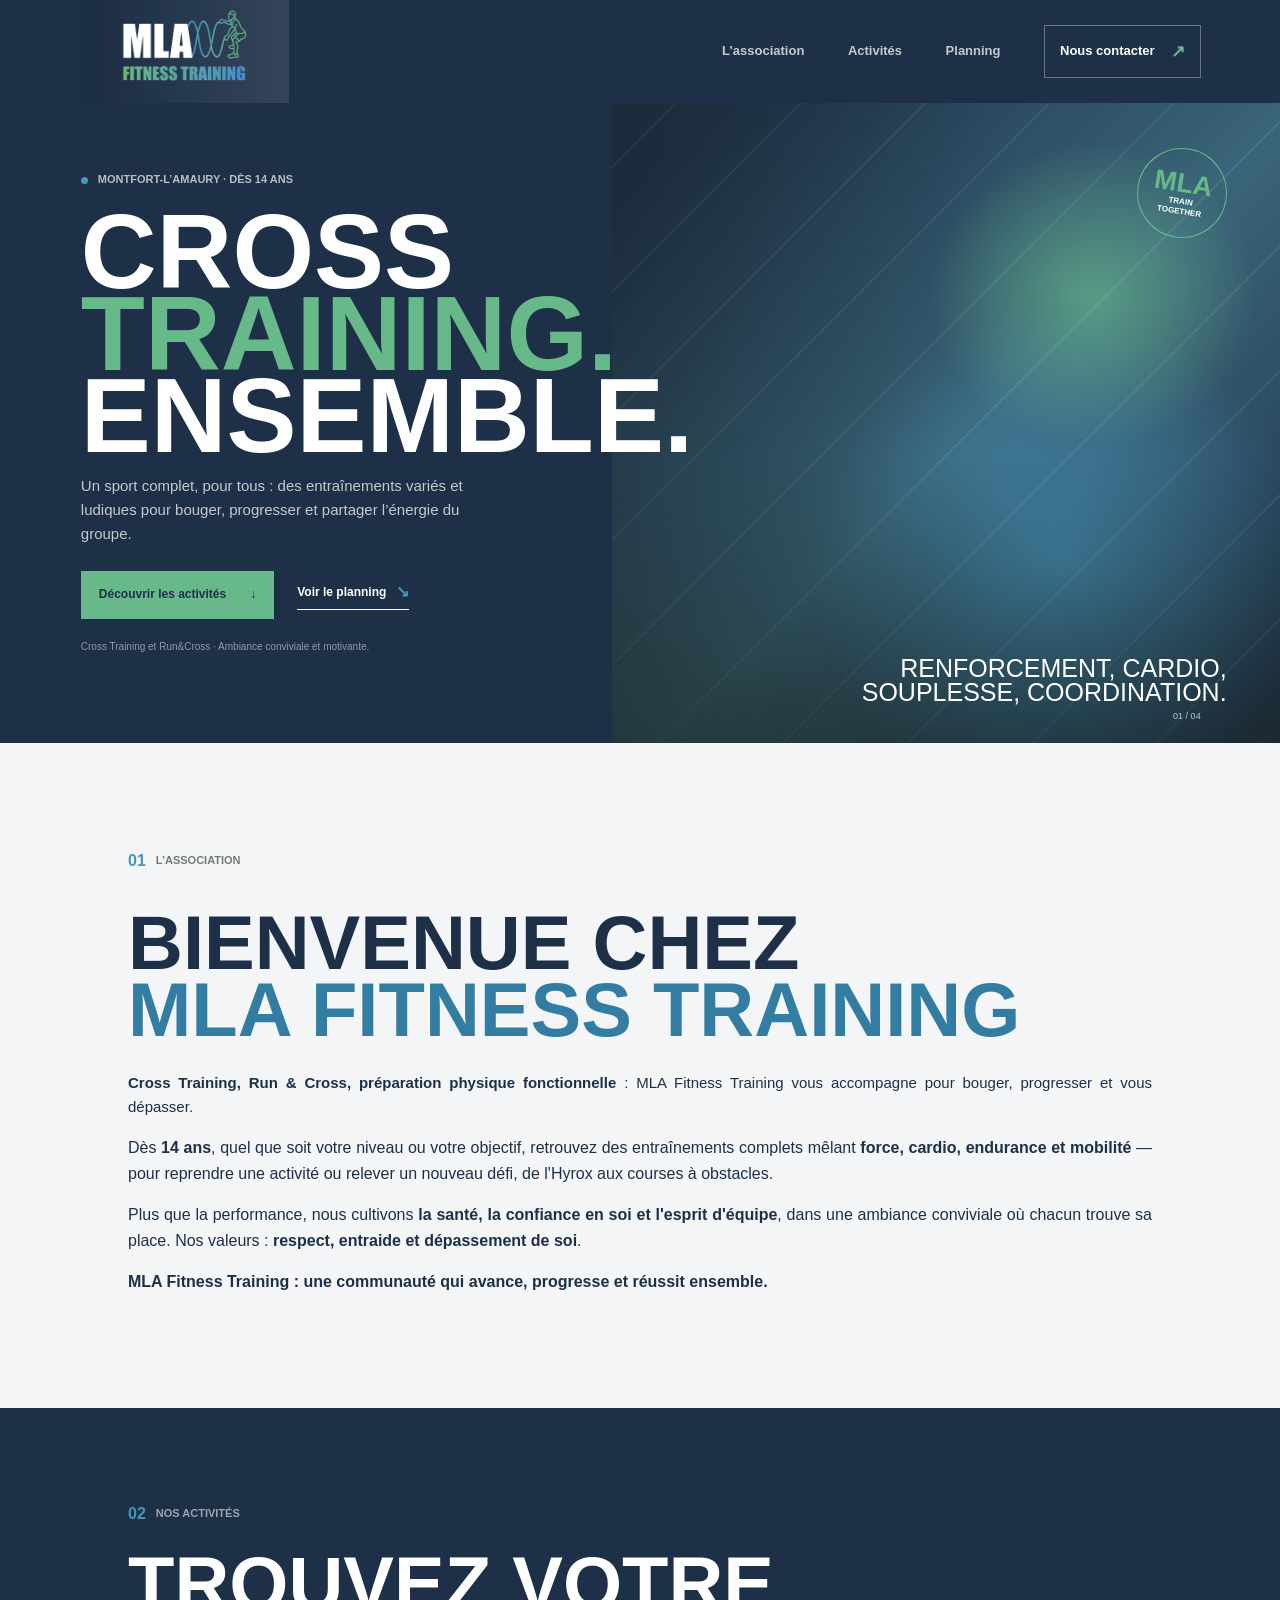
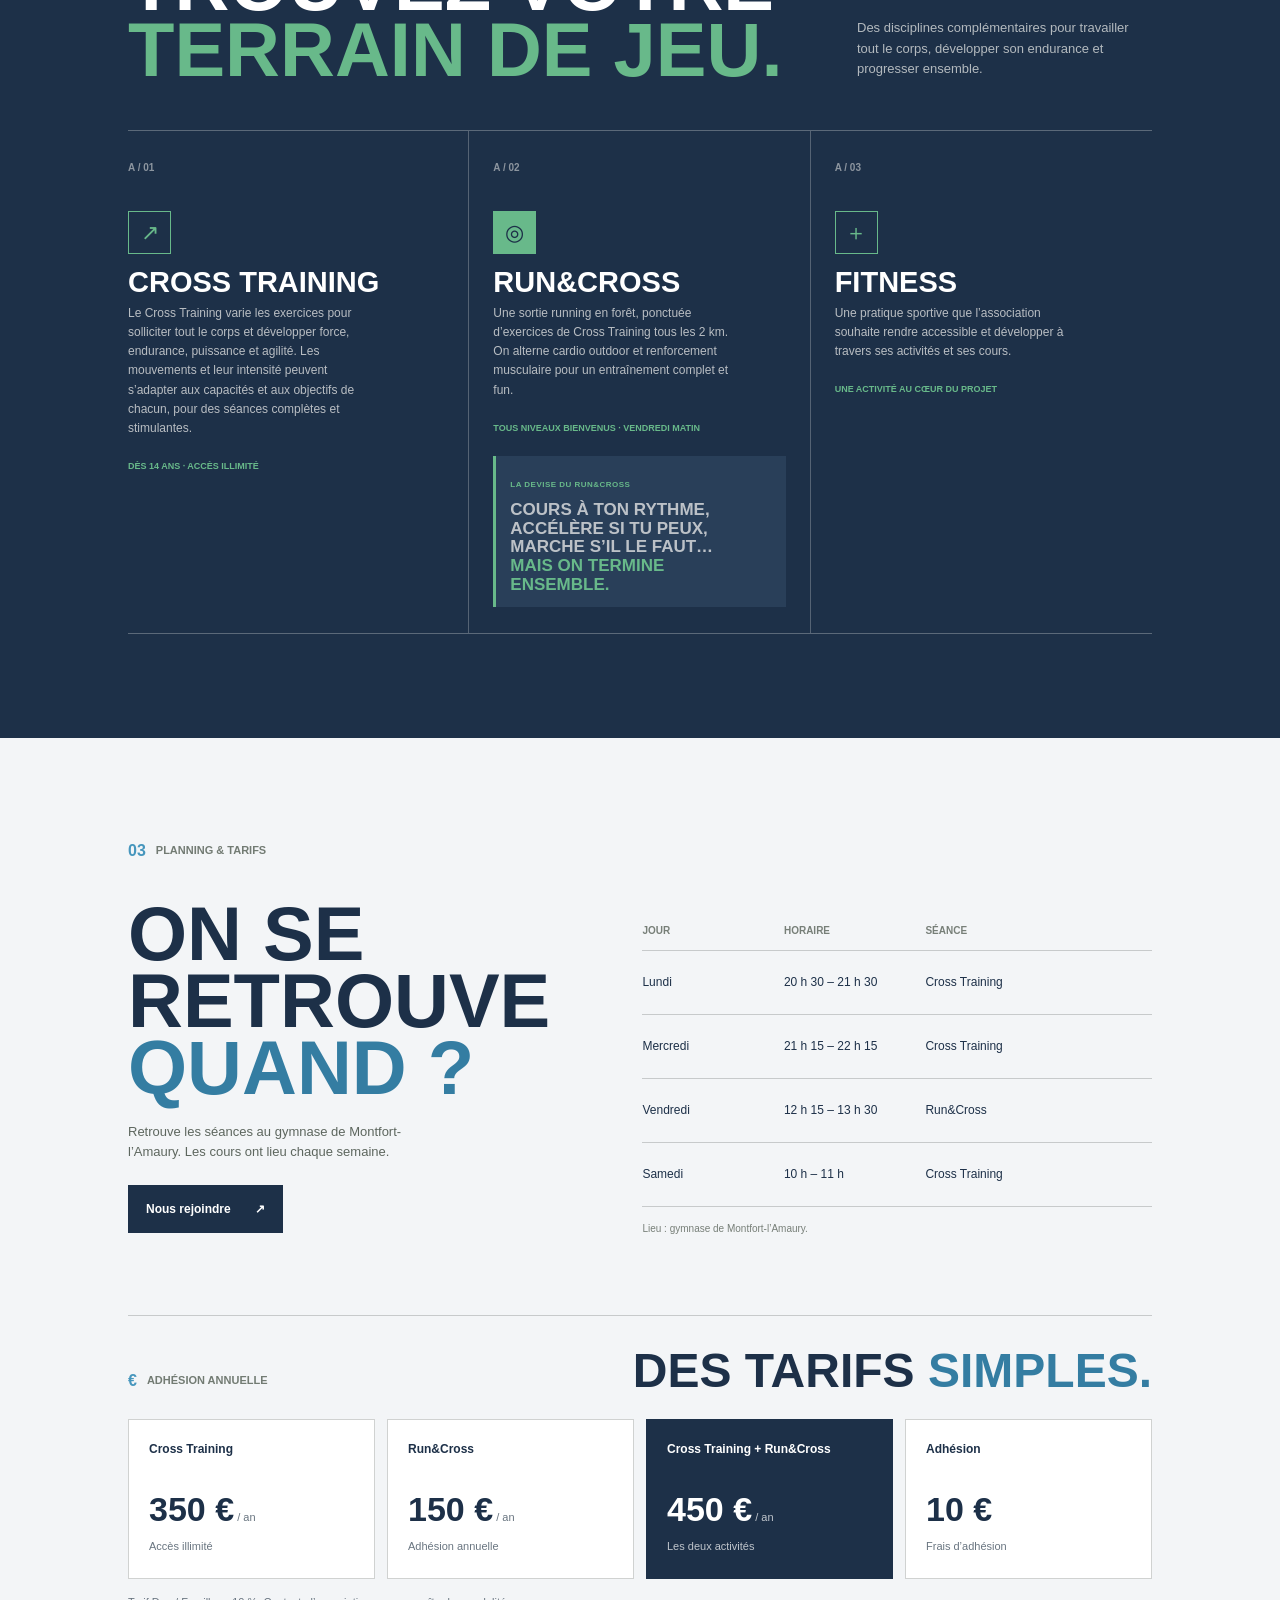
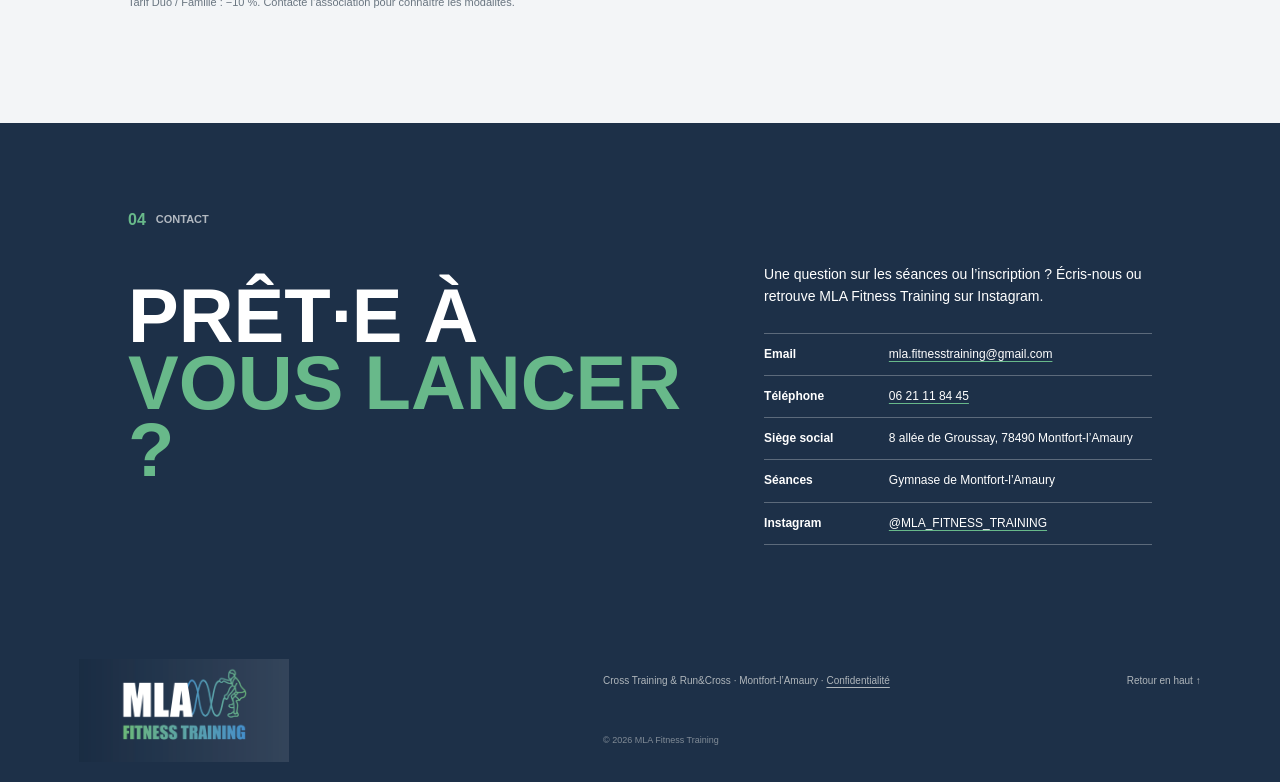
==== commit f6e8eb2c: "Update Run&Cross schedule Co-authored-by: Copilot <223556219+Copilot@users.noreply.github.com>" ====
--- a/index.html
+++ b/index.html
@@ -113,7 +113,7 @@
             <div class="schedule-row schedule-header"><span>Jour</span><span>Horaire</span><span>Séance</span></div>
             <div class="schedule-row"><span>Lundi</span><span>20 h 30 – 21 h 30</span><span>Cross Training</span></div>
             <div class="schedule-row"><span>Mercredi</span><span>21 h 15 – 22 h 15</span><span>Cross Training</span></div>
-            <div class="schedule-row"><span>Vendredi</span><span>6 h 30 – 7 h 30</span><span>Run&amp;Cross</span></div>
+            <div class="schedule-row"><span>Vendredi</span><span>12 h 15 – 13 h 30</span><span>Run&amp;Cross</span></div>
             <div class="schedule-row"><span>Samedi</span><span>10 h – 11 h</span><span>Cross Training</span></div>
             <p class="schedule-footnote">Lieu : gymnase de Montfort-l’Amaury.</p>
           </div>
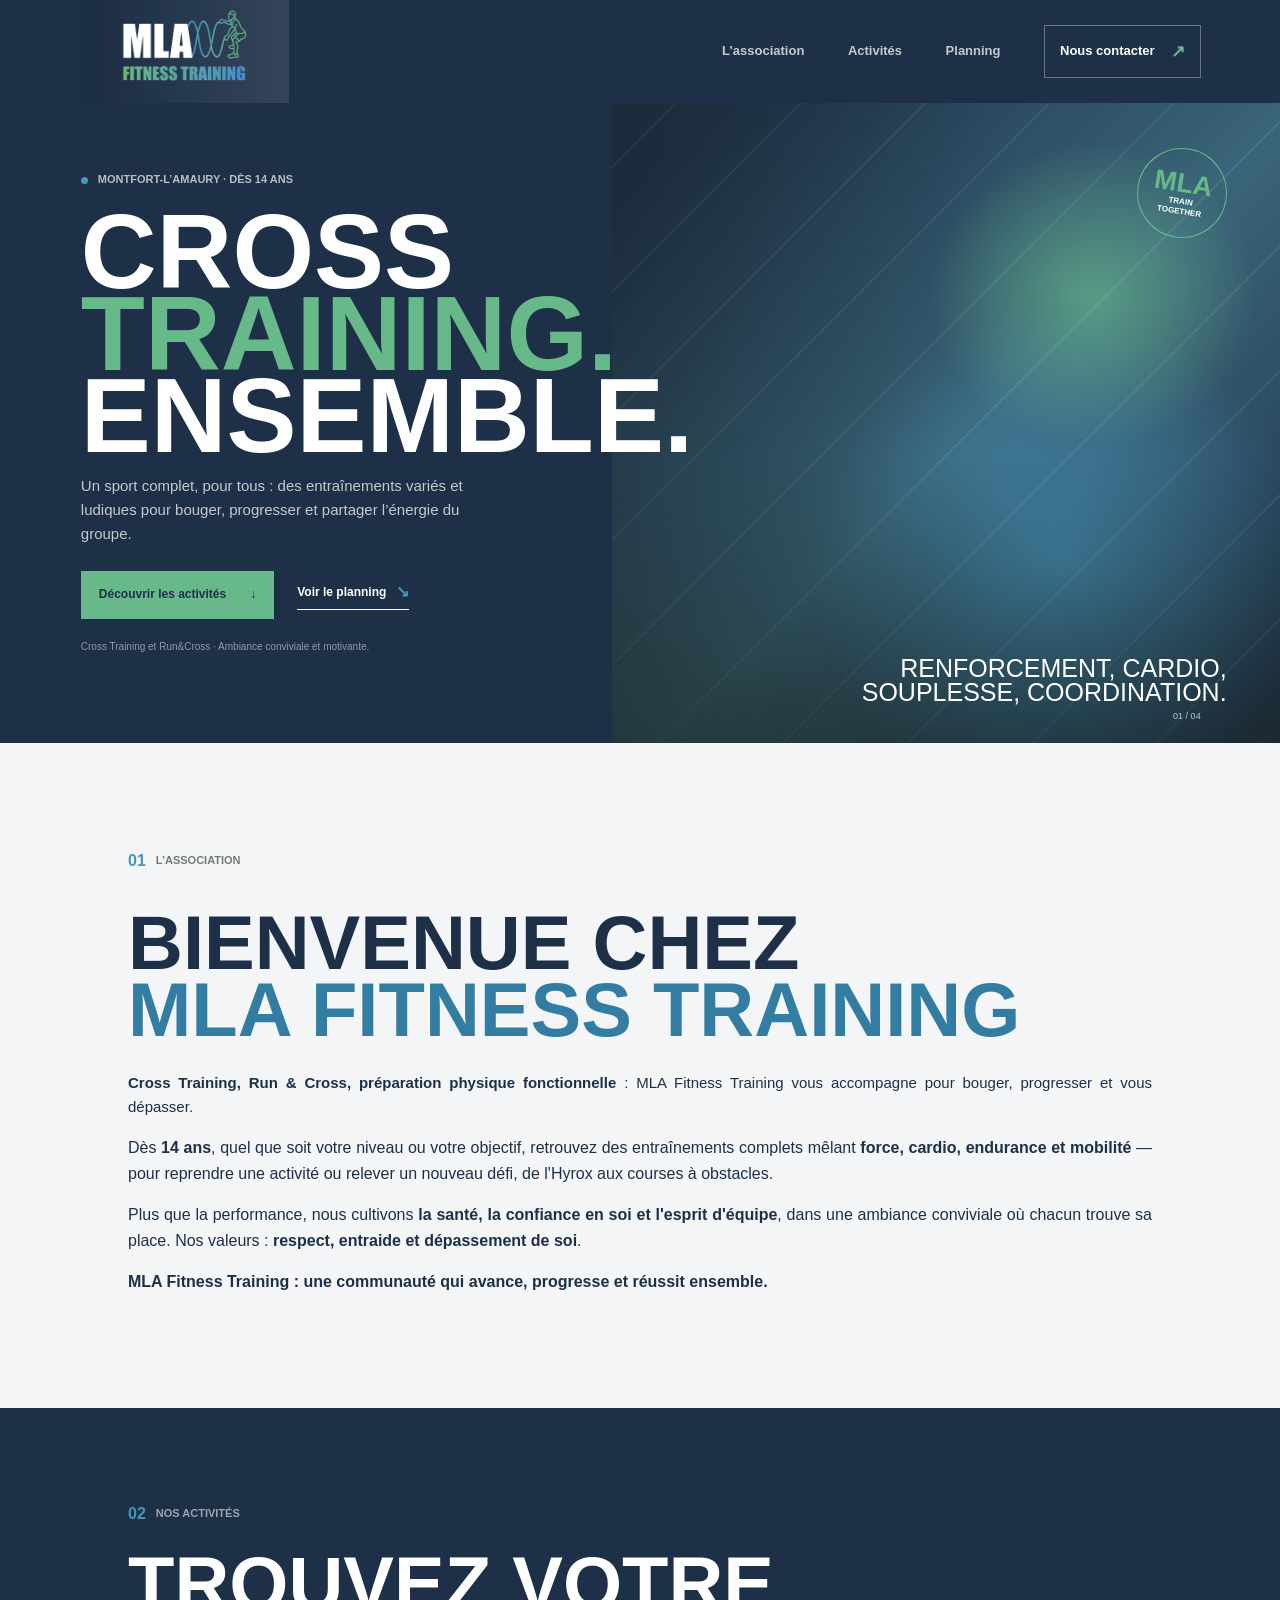
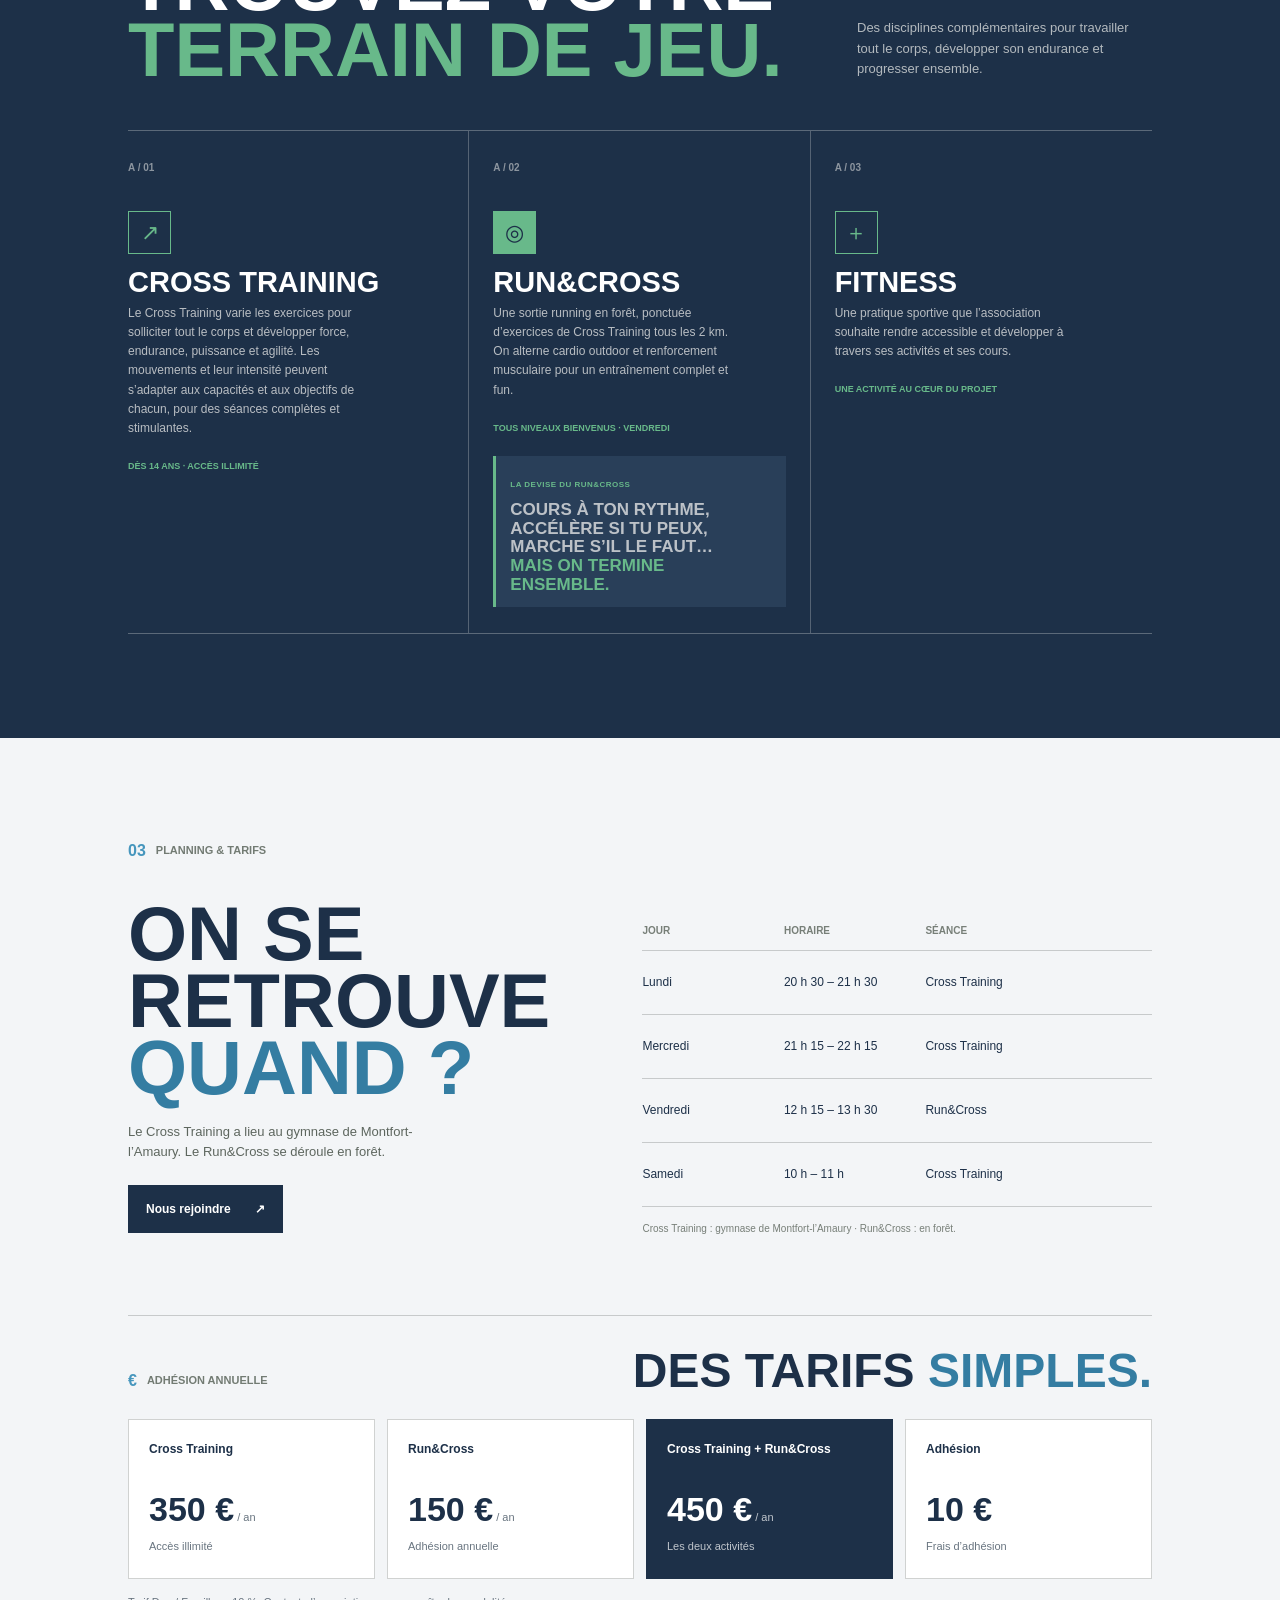
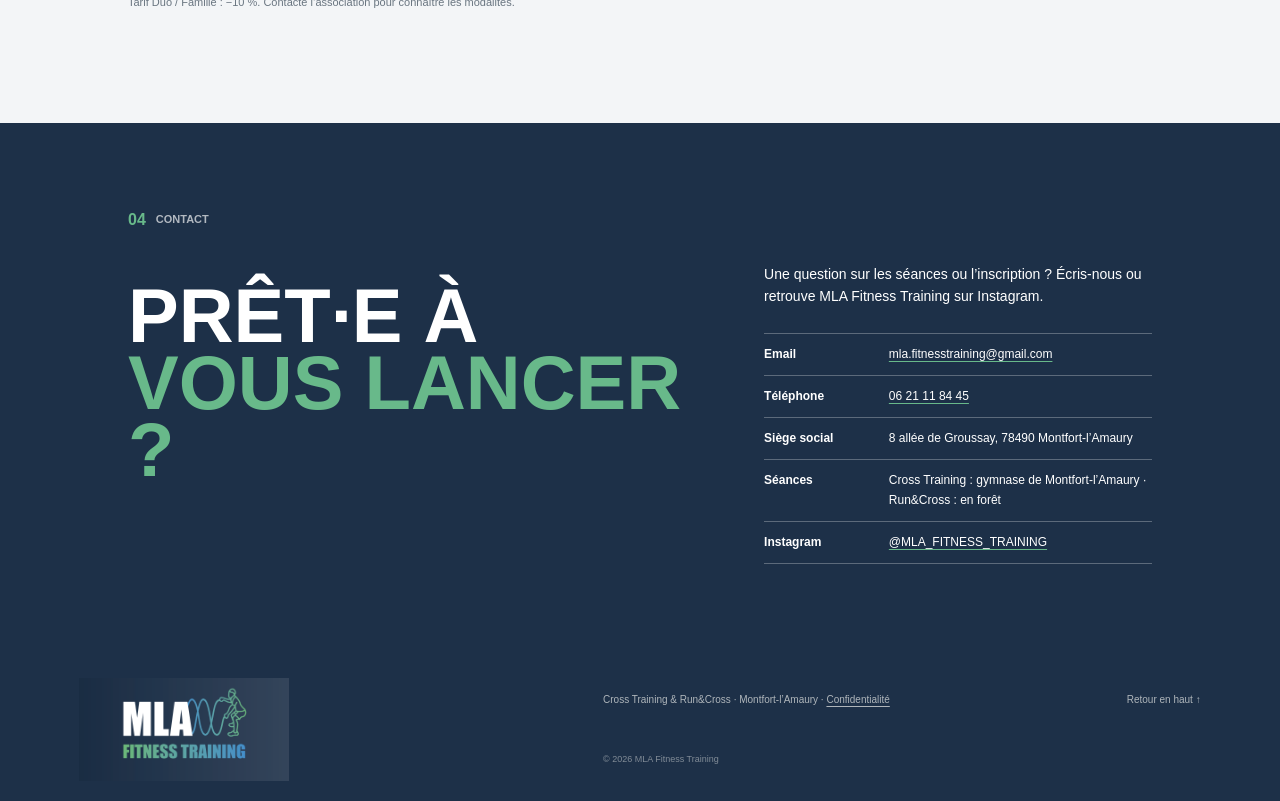
==== commit a8a5310d: "Clarify Run&Cross details Co-authored-by: Copilot <223556219+Copilot@users.noreply.github.com>" ====
--- a/index.html
+++ b/index.html
@@ -85,7 +85,7 @@
             <div class="activity-icon" aria-hidden="true">◎</div>
             <h3>Run&amp;Cross</h3>
             <p>Une sortie running en forêt, ponctuée d’exercices de Cross Training tous les 2 km. On alterne cardio outdoor et renforcement musculaire pour un entraînement complet et fun.</p>
-            <span class="activity-tag">Tous niveaux bienvenus · Vendredi matin</span>
+            <span class="activity-tag">Tous niveaux bienvenus · Vendredi</span>
             <blockquote class="run-cross-motto">
               <span>La devise du Run&amp;Cross</span>
               <p>Cours à ton rythme, accélère si tu peux, marche s’il le faut…<br><em>Mais on termine ensemble.</em></p>
@@ -106,7 +106,7 @@
         <div class="schedule-layout">
           <div class="schedule-intro">
             <h2 id="schedule-title">On se retrouve<br><em>quand ?</em></h2>
-            <p>Retrouve les séances au gymnase de Montfort-l’Amaury. Les cours ont lieu chaque semaine.</p>
+            <p>Le Cross Training a lieu au gymnase de Montfort-l’Amaury. Le Run&amp;Cross se déroule en forêt.</p>
             <a class="button button-dark" href="#contact">Nous rejoindre <span aria-hidden="true">↗</span></a>
           </div>
           <div class="schedule-list" aria-label="Horaires des séances">
@@ -115,7 +115,7 @@
             <div class="schedule-row"><span>Mercredi</span><span>21 h 15 – 22 h 15</span><span>Cross Training</span></div>
             <div class="schedule-row"><span>Vendredi</span><span>12 h 15 – 13 h 30</span><span>Run&amp;Cross</span></div>
             <div class="schedule-row"><span>Samedi</span><span>10 h – 11 h</span><span>Cross Training</span></div>
-            <p class="schedule-footnote">Lieu : gymnase de Montfort-l’Amaury.</p>
+            <p class="schedule-footnote">Cross Training : gymnase de Montfort-l’Amaury · Run&amp;Cross : en forêt.</p>
           </div>
         </div>
         <div class="pricing" aria-labelledby="pricing-title">
@@ -160,7 +160,7 @@
                 <div><dt>Email</dt><dd><a href="mailto:mla.fitnesstraining@gmail.com">mla.fitnesstraining@gmail.com</a></dd></div>
                 <div><dt>Téléphone</dt><dd><a href="tel:+33621118445">06 21 11 84 45</a></dd></div>
                 <div><dt>Siège social</dt><dd>8 allée de Groussay, 78490 Montfort-l’Amaury</dd></div>
-                <div><dt>Séances</dt><dd>Gymnase de Montfort-l’Amaury</dd></div>
+                <div><dt>Séances</dt><dd>Cross Training : gymnase de Montfort-l’Amaury · Run&amp;Cross : en forêt</dd></div>
                 <div><dt>Instagram</dt><dd><a href="https://www.instagram.com/mla_fitness_training/" target="_blank" rel="noopener noreferrer">@MLA_FITNESS_TRAINING</a></dd></div>
               </dl>
             </div>
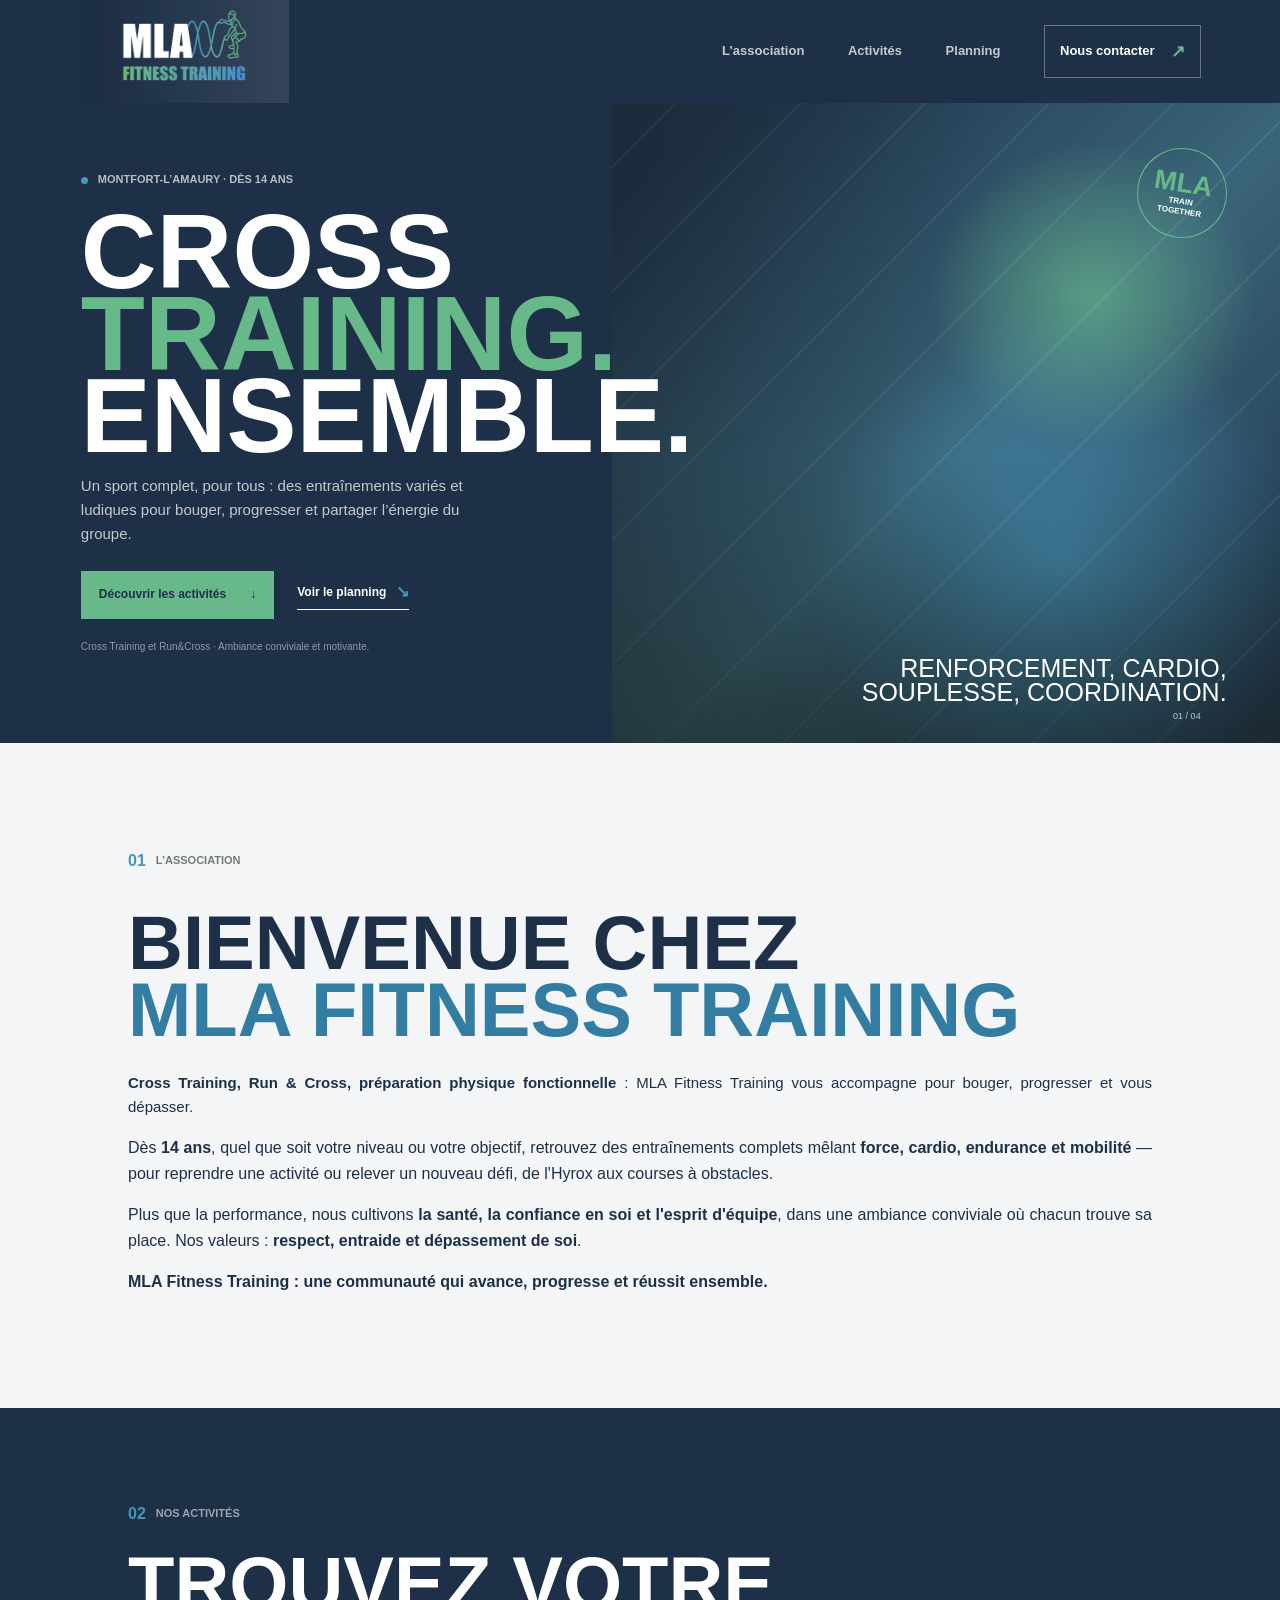
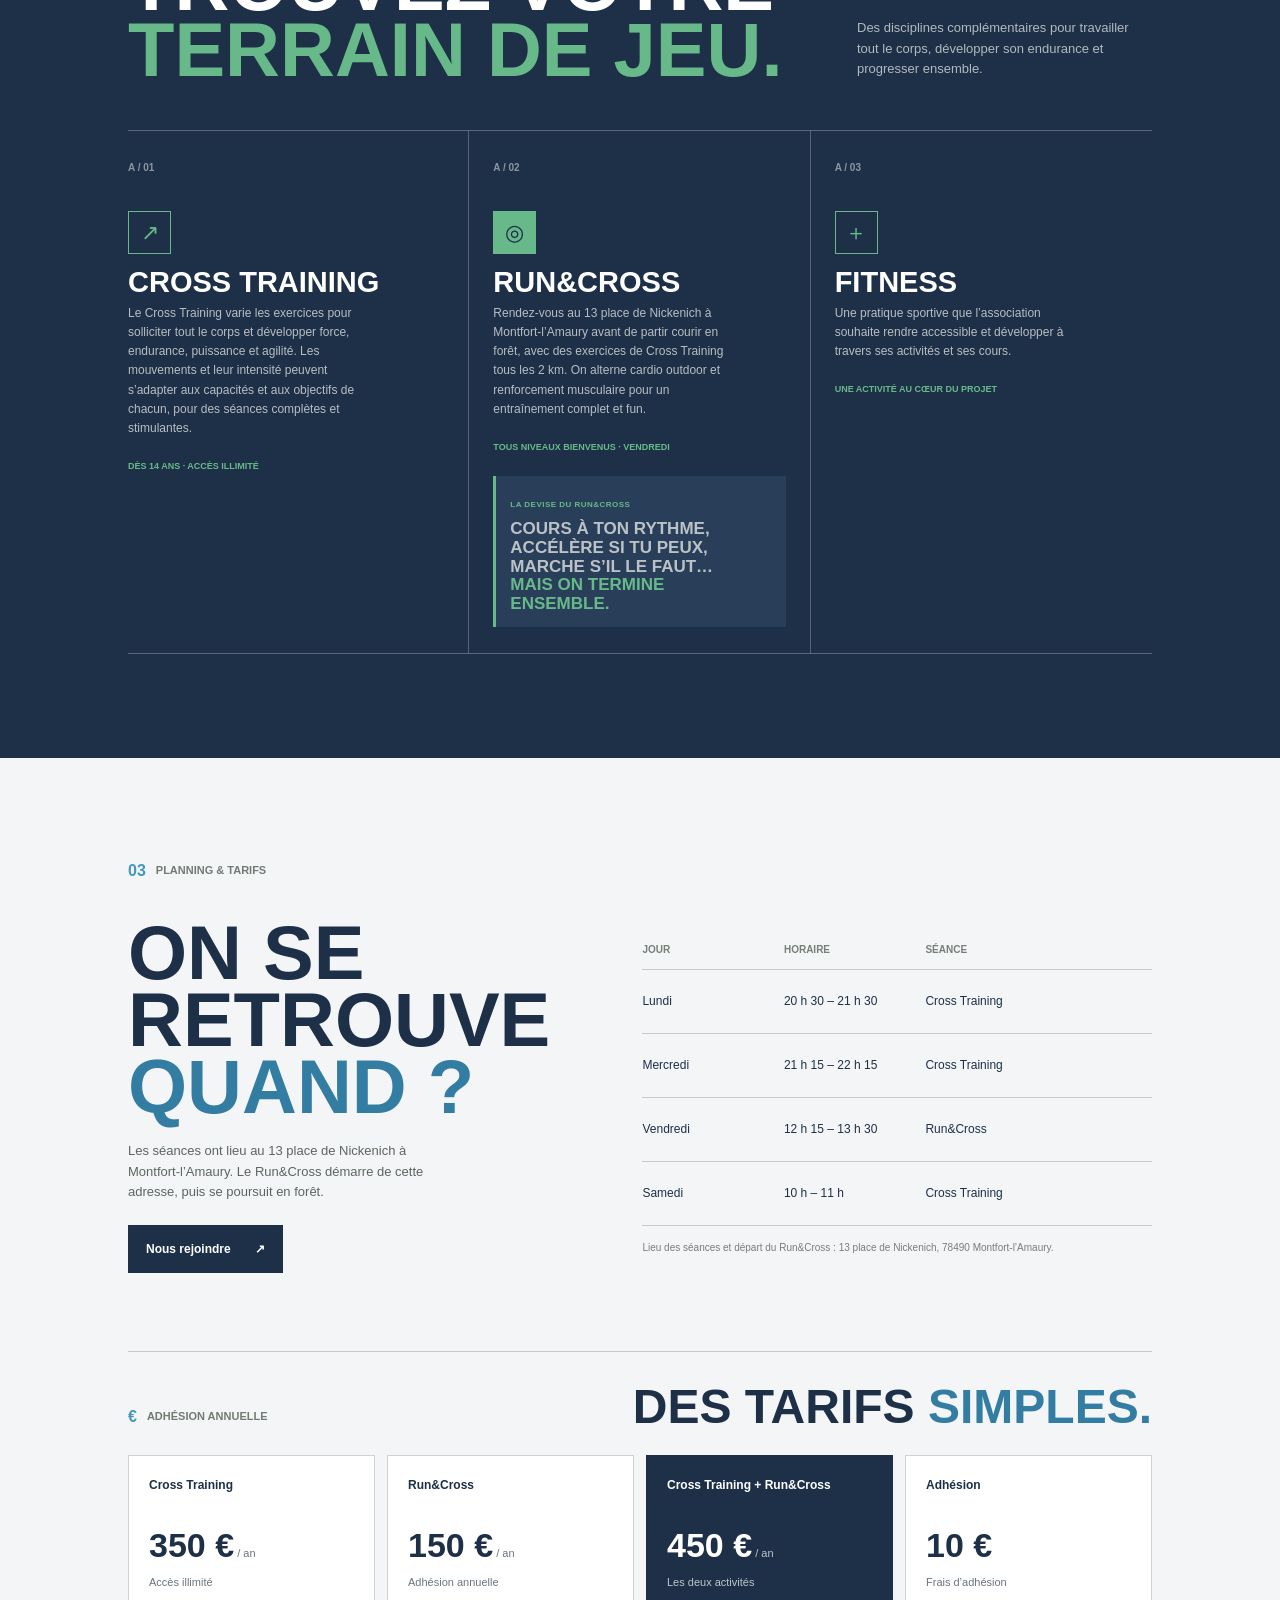
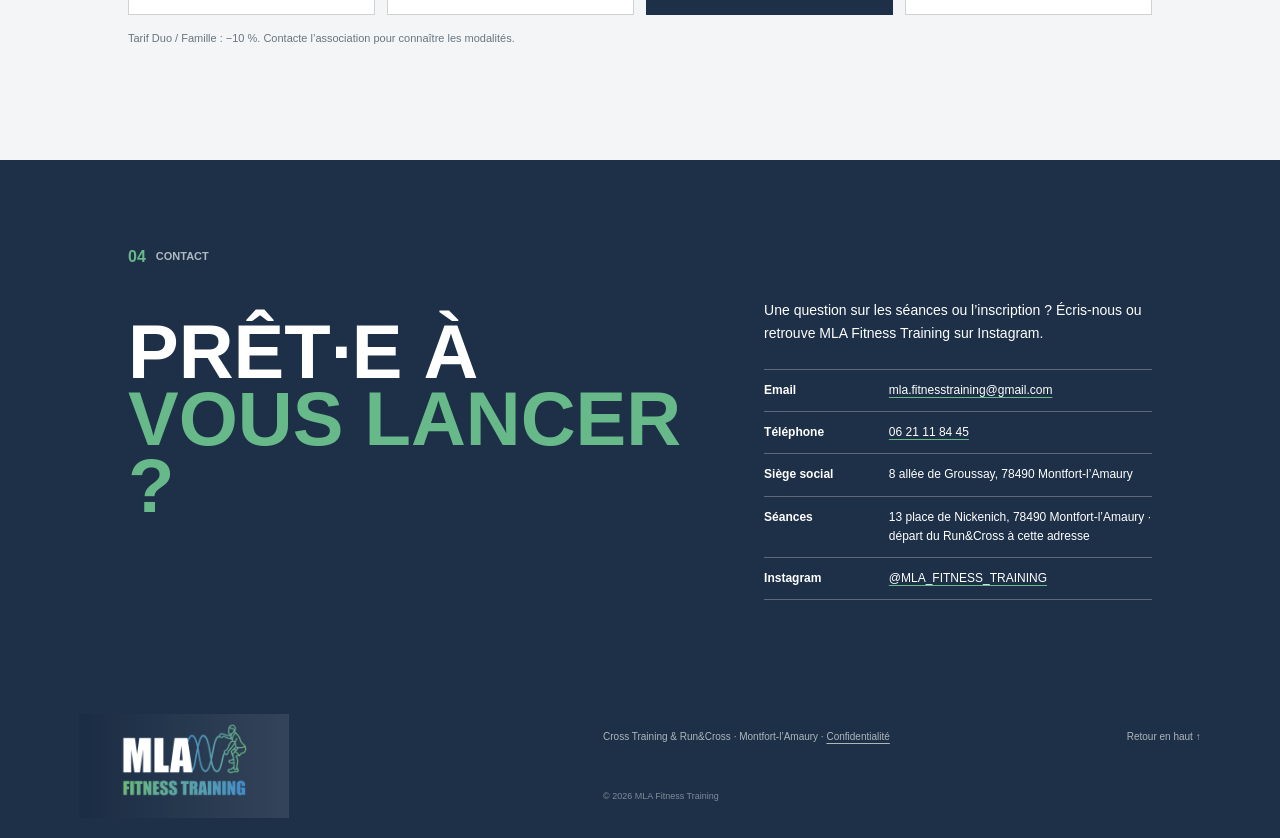
==== commit f44a30bd: "Update training session location Co-authored-by: Copilot <223556219+Copilot@users.noreply.github.com" ====
--- a/index.html
+++ b/index.html
@@ -84,7 +84,7 @@
             <span class="activity-number">A / 02</span>
             <div class="activity-icon" aria-hidden="true">◎</div>
             <h3>Run&amp;Cross</h3>
-            <p>Une sortie running en forêt, ponctuée d’exercices de Cross Training tous les 2 km. On alterne cardio outdoor et renforcement musculaire pour un entraînement complet et fun.</p>
+            <p>Rendez-vous au 13 place de Nickenich à Montfort-l’Amaury avant de partir courir en forêt, avec des exercices de Cross Training tous les 2 km. On alterne cardio outdoor et renforcement musculaire pour un entraînement complet et fun.</p>
             <span class="activity-tag">Tous niveaux bienvenus · Vendredi</span>
             <blockquote class="run-cross-motto">
               <span>La devise du Run&amp;Cross</span>
@@ -106,7 +106,7 @@
         <div class="schedule-layout">
           <div class="schedule-intro">
             <h2 id="schedule-title">On se retrouve<br><em>quand ?</em></h2>
-            <p>Le Cross Training a lieu au gymnase de Montfort-l’Amaury. Le Run&amp;Cross se déroule en forêt.</p>
+            <p>Les séances ont lieu au 13 place de Nickenich à Montfort-l’Amaury. Le Run&amp;Cross démarre de cette adresse, puis se poursuit en forêt.</p>
             <a class="button button-dark" href="#contact">Nous rejoindre <span aria-hidden="true">↗</span></a>
           </div>
           <div class="schedule-list" aria-label="Horaires des séances">
@@ -115,7 +115,7 @@
             <div class="schedule-row"><span>Mercredi</span><span>21 h 15 – 22 h 15</span><span>Cross Training</span></div>
             <div class="schedule-row"><span>Vendredi</span><span>12 h 15 – 13 h 30</span><span>Run&amp;Cross</span></div>
             <div class="schedule-row"><span>Samedi</span><span>10 h – 11 h</span><span>Cross Training</span></div>
-            <p class="schedule-footnote">Cross Training : gymnase de Montfort-l’Amaury · Run&amp;Cross : en forêt.</p>
+            <p class="schedule-footnote">Lieu des séances et départ du Run&amp;Cross : 13 place de Nickenich, 78490 Montfort-l’Amaury.</p>
           </div>
         </div>
         <div class="pricing" aria-labelledby="pricing-title">
@@ -160,7 +160,7 @@
                 <div><dt>Email</dt><dd><a href="mailto:mla.fitnesstraining@gmail.com">mla.fitnesstraining@gmail.com</a></dd></div>
                 <div><dt>Téléphone</dt><dd><a href="tel:+33621118445">06 21 11 84 45</a></dd></div>
                 <div><dt>Siège social</dt><dd>8 allée de Groussay, 78490 Montfort-l’Amaury</dd></div>
-                <div><dt>Séances</dt><dd>Cross Training : gymnase de Montfort-l’Amaury · Run&amp;Cross : en forêt</dd></div>
+                <div><dt>Séances</dt><dd>13 place de Nickenich, 78490 Montfort-l’Amaury · départ du Run&amp;Cross à cette adresse</dd></div>
                 <div><dt>Instagram</dt><dd><a href="https://www.instagram.com/mla_fitness_training/" target="_blank" rel="noopener noreferrer">@MLA_FITNESS_TRAINING</a></dd></div>
               </dl>
             </div>
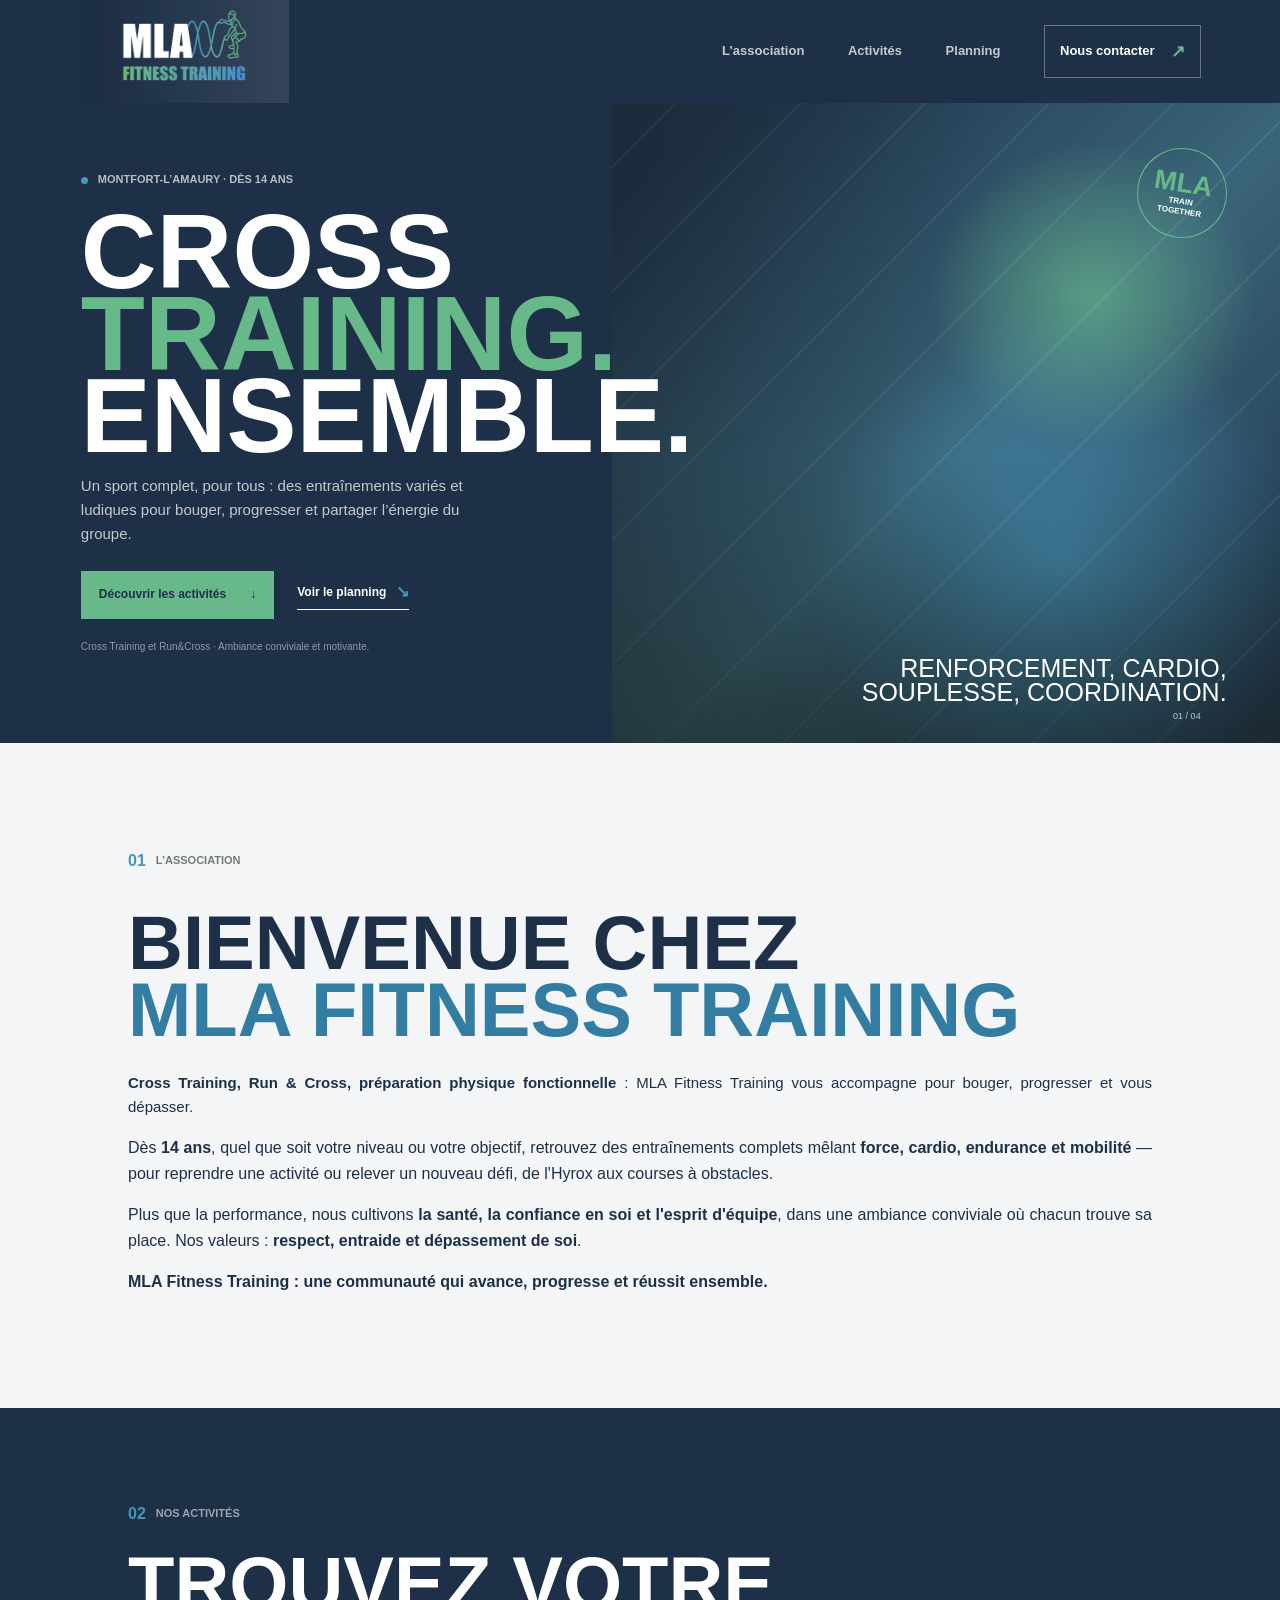
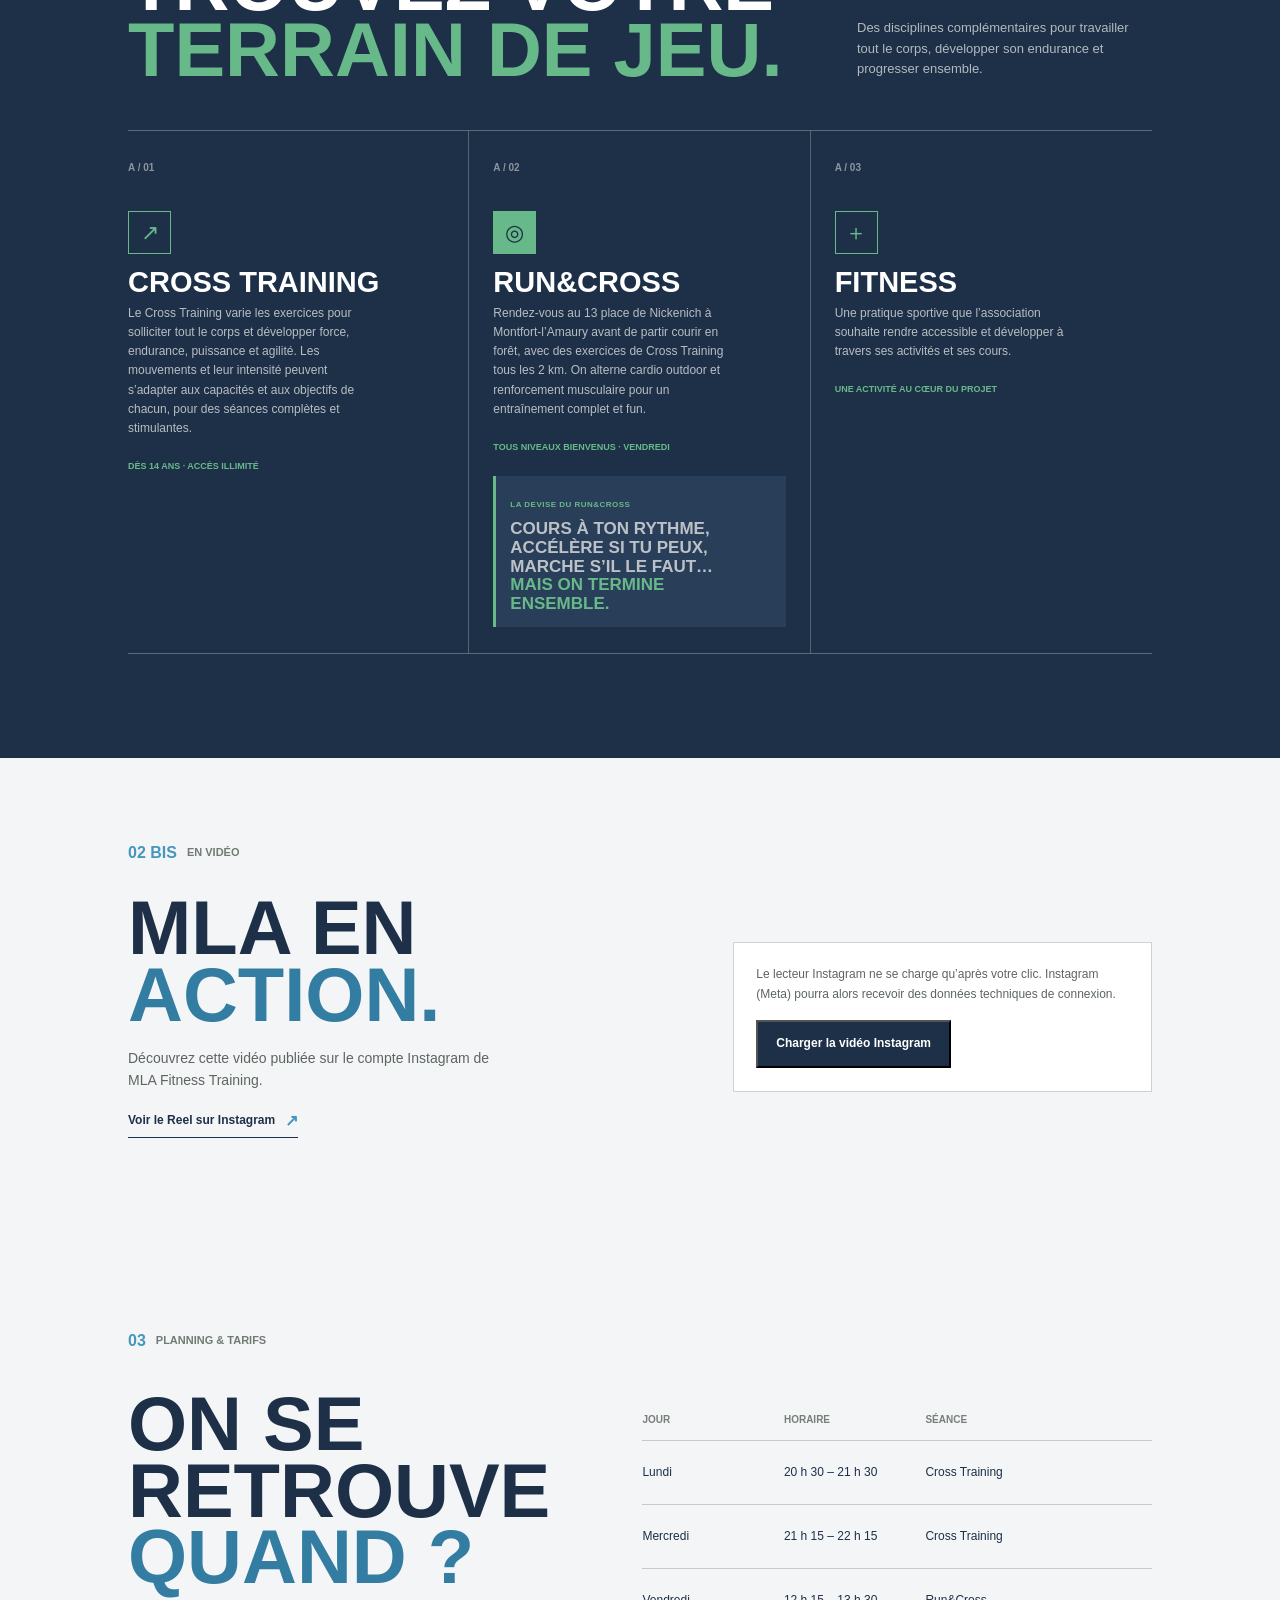
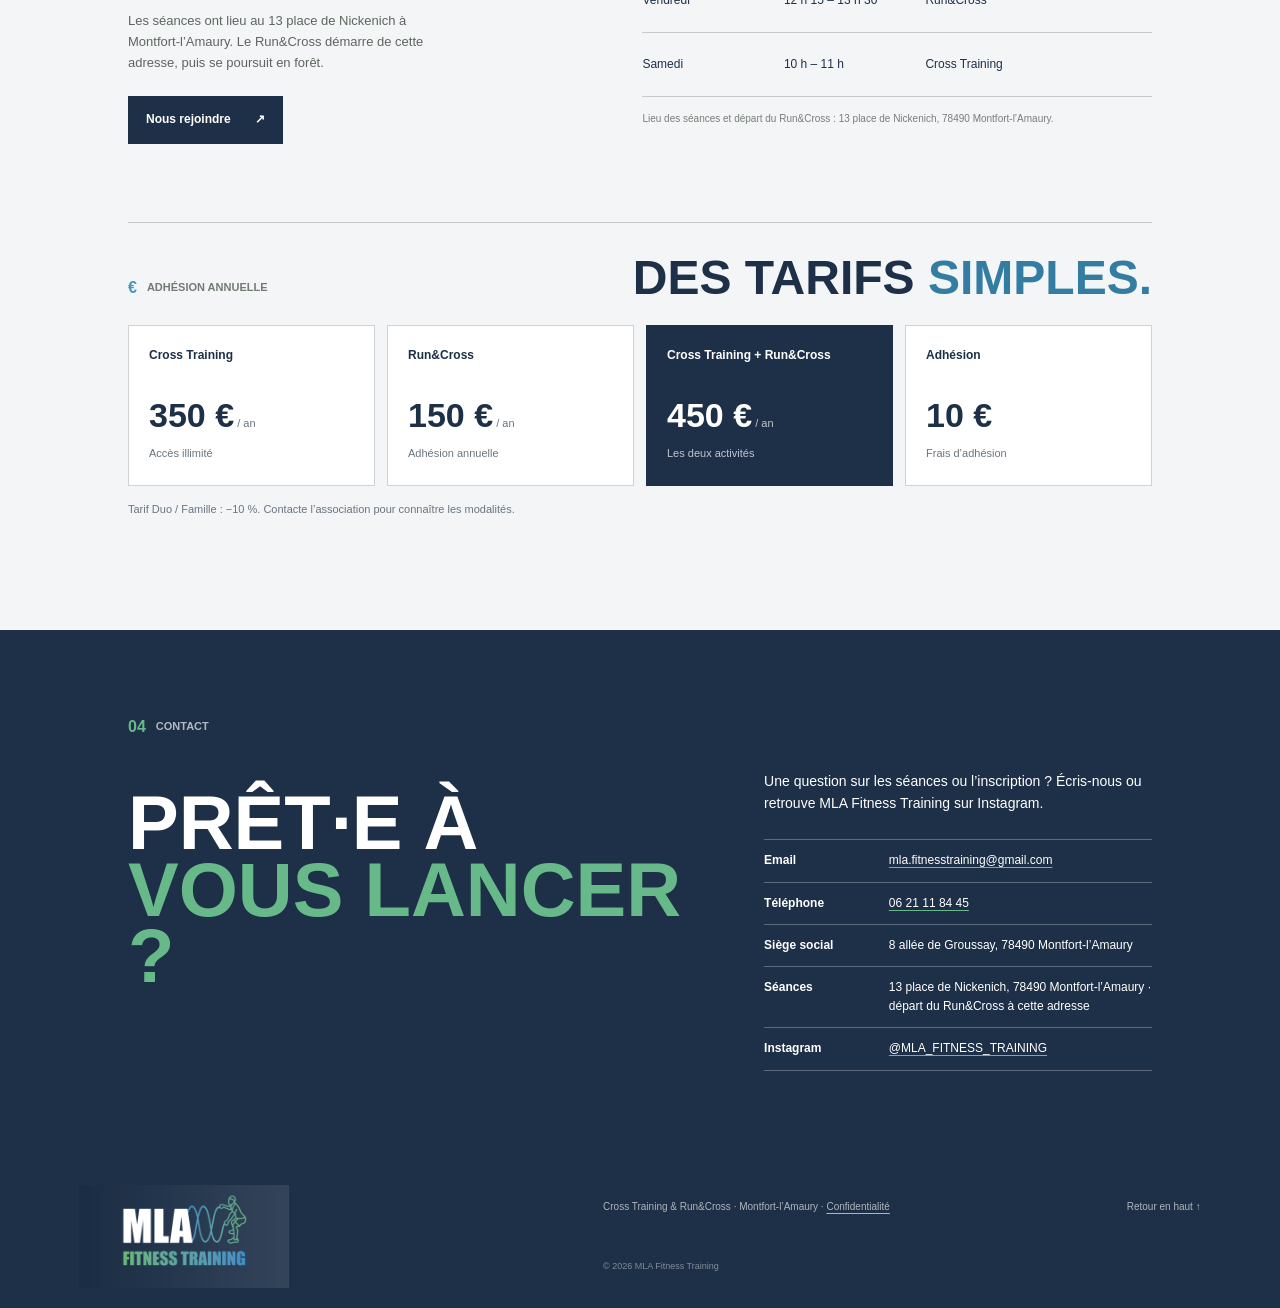
==== commit 29b89b8f: "Add click-to-load Instagram Reel Co-authored-by: Copilot <223556219+Copilot@users.noreply.github.com" ====
--- a/index.html
+++ b/index.html
@@ -101,6 +101,21 @@
         </div>
       </section>
 
+      <section class="instagram-feature section-wrap" aria-labelledby="instagram-title">
+        <div class="section-kicker"><span>02 bis</span> En vidéo</div>
+        <div class="instagram-feature-content">
+          <div>
+            <h2 id="instagram-title">MLA en<br><em>action.</em></h2>
+            <p>Découvrez cette vidéo publiée sur le compte Instagram de MLA Fitness Training.</p>
+            <a class="text-link" href="https://www.instagram.com/reel/DVUWirRDaES/" target="_blank" rel="noopener noreferrer">Voir le Reel sur Instagram <span aria-hidden="true">↗</span></a>
+          </div>
+          <div class="instagram-embed" id="instagram-embed">
+            <p>Le lecteur Instagram ne se charge qu’après votre clic. Instagram (Meta) pourra alors recevoir des données techniques de connexion.</p>
+            <button class="button button-dark" id="load-instagram" type="button">Charger la vidéo Instagram</button>
+          </div>
+        </div>
+      </section>
+
       <section class="schedule section-wrap" id="planning" aria-labelledby="schedule-title">
         <div class="section-kicker"><span>03</span> Planning & tarifs</div>
         <div class="schedule-layout">
--- a/styles.css
+++ b/styles.css
@@ -92,6 +92,14 @@
 .run-cross-motto > span { color: var(--lime); font-size: 8px; font-weight: 700; letter-spacing: 0.06em; text-transform: uppercase; }
 .run-cross-motto p { margin: 6px 0 0; font-family: var(--font-display); font-size: 17px; font-weight: 600; line-height: 1.1; text-transform: uppercase; }
 .run-cross-motto em { color: var(--lime); font-style: normal; }
+.instagram-feature { padding-top: 82px; padding-bottom: 90px; }
+.instagram-feature-content { display: grid; grid-template-columns: 1fr 0.8fr; align-items: center; gap: 8%; margin-top: 30px; }
+.instagram-feature-content h2 { margin-bottom: 18px; }
+.instagram-feature-content h2 em { color: #347da2; font-style: normal; }
+.instagram-feature-content > div:first-child > p { max-width: 380px; color: #5d665e; font-size: 14px; }
+.instagram-embed { display: flex; min-height: 150px; flex-direction: column; align-items: flex-start; justify-content: center; gap: 16px; border: 1px solid var(--line); padding: 22px; background: var(--paper-bright); }
+.instagram-embed p { max-width: 440px; margin: 0; color: #5d665e; font-size: 12px; }
+.instagram-embed iframe { display: block; width: min(100%, 400px); height: 711px; border: 0; }
 .schedule { padding-top: 100px; padding-bottom: 112px; }
 .schedule-layout { display: grid; grid-template-columns: 0.72fr 1.28fr; gap: 9%; margin-top: 37px; }
 .schedule-intro > p { max-width: 315px; margin: 20px 0 22px; color: #5d665e; font-size: 13px; }
@@ -163,7 +171,7 @@
   .hero-index { right: 8%; bottom: 16px; }
   .section-wrap { padding-right: 8%; padding-left: 8%; }
   .intro { padding-top: 76px; padding-bottom: 70px; }
-  .intro-content, .schedule-layout, .contact-content { grid-template-columns: 1fr; gap: 25px; }
+  .intro-content, .schedule-layout, .contact-content, .instagram-feature-content { grid-template-columns: 1fr; gap: 25px; }
   .intro-content { padding: 28px 0 30px; }
   .intro-text { max-width: 520px; }
   .stats-strip div { min-height: 78px; padding-left: 10px; }
@@ -176,6 +184,8 @@
   .activity-item, .activity-item + .activity-item { min-height: unset; padding: 20px 0 23px; border-right: 0; border-bottom: 1px solid rgba(251, 250, 246, 0.25); }
   .activity-item:last-child { border-bottom: 0; }
   .activity-icon { margin-top: 18px; }
+  .instagram-feature { padding-top: 68px; padding-bottom: 74px; }
+  .instagram-embed iframe { height: min(711px, 177.75vw); }
   .schedule { padding-top: 75px; padding-bottom: 78px; }
   .schedule-layout { gap: 40px; margin-top: 28px; }
   .pricing { margin-top: 55px; }
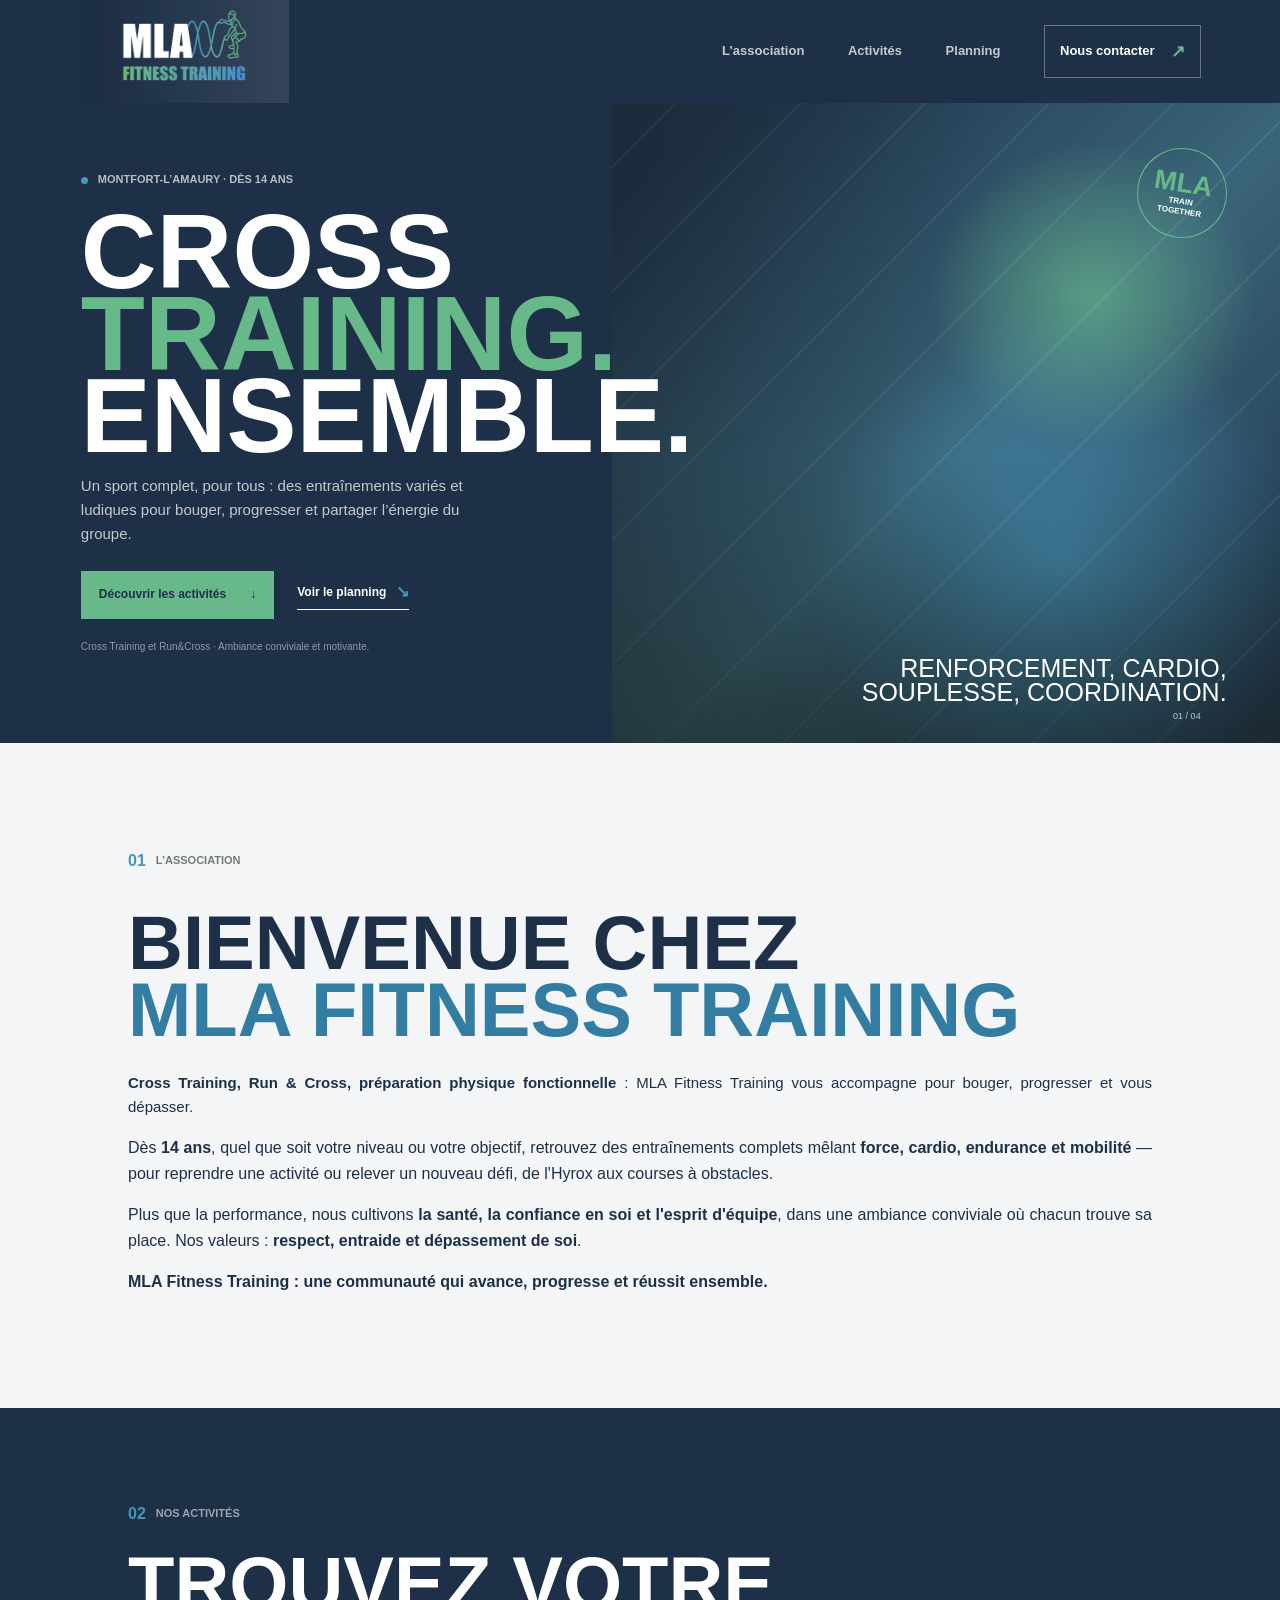
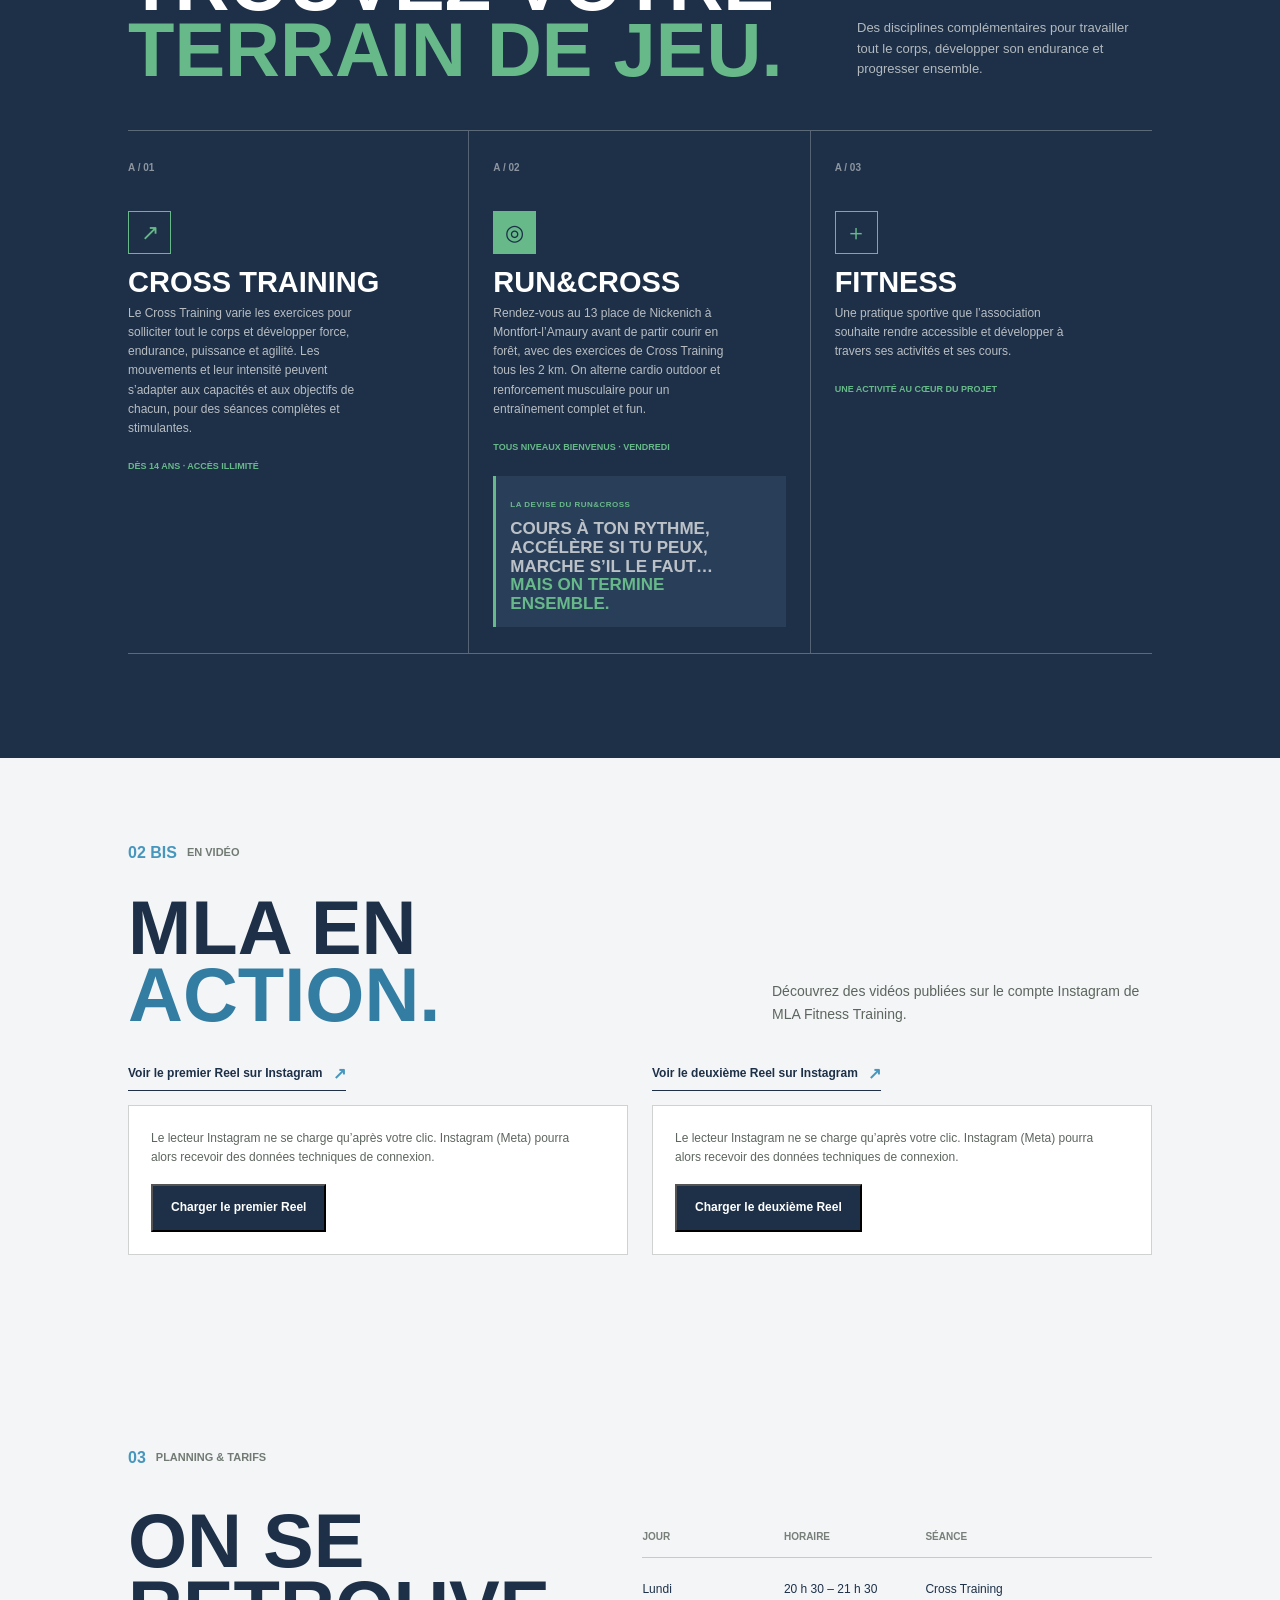
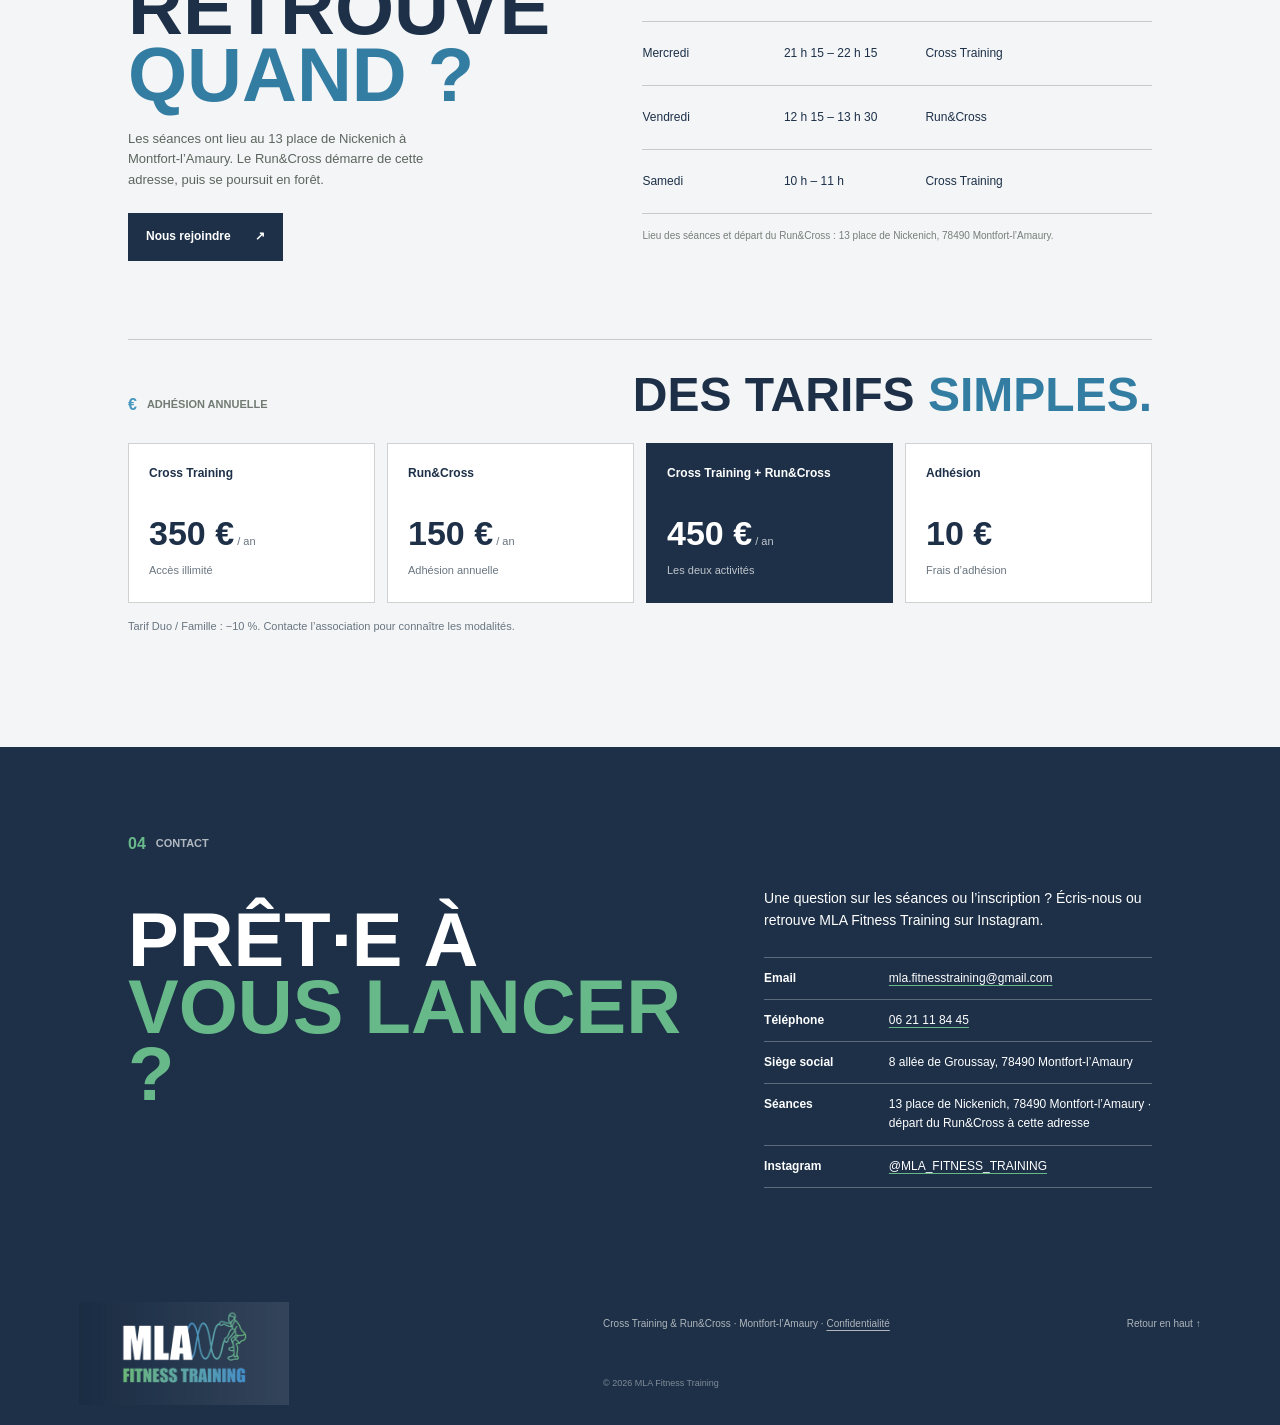
==== commit 46db2dd9: "Add second Instagram Reel Co-authored-by: Copilot <223556219+Copilot@users.noreply.github.com>" ====
--- a/index.html
+++ b/index.html
@@ -103,16 +103,25 @@
 
       <section class="instagram-feature section-wrap" aria-labelledby="instagram-title">
         <div class="section-kicker"><span>02 bis</span> En vidéo</div>
-        <div class="instagram-feature-content">
-          <div>
-            <h2 id="instagram-title">MLA en<br><em>action.</em></h2>
-            <p>Découvrez cette vidéo publiée sur le compte Instagram de MLA Fitness Training.</p>
-            <a class="text-link" href="https://www.instagram.com/reel/DVUWirRDaES/" target="_blank" rel="noopener noreferrer">Voir le Reel sur Instagram <span aria-hidden="true">↗</span></a>
-          </div>
-          <div class="instagram-embed" id="instagram-embed">
-            <p>Le lecteur Instagram ne se charge qu’après votre clic. Instagram (Meta) pourra alors recevoir des données techniques de connexion.</p>
-            <button class="button button-dark" id="load-instagram" type="button">Charger la vidéo Instagram</button>
-          </div>
+        <div class="instagram-feature-intro">
+          <h2 id="instagram-title">MLA en<br><em>action.</em></h2>
+          <p>Découvrez des vidéos publiées sur le compte Instagram de MLA Fitness Training.</p>
+        </div>
+        <div class="instagram-reels">
+          <article class="instagram-reel">
+            <a class="text-link" href="https://www.instagram.com/reel/DVUWirRDaES/" target="_blank" rel="noopener noreferrer">Voir le premier Reel sur Instagram <span aria-hidden="true">↗</span></a>
+            <div class="instagram-embed" id="instagram-embed-first">
+              <p>Le lecteur Instagram ne se charge qu’après votre clic. Instagram (Meta) pourra alors recevoir des données techniques de connexion.</p>
+              <button class="button button-dark load-instagram" data-reel-id="DVUWirRDaES" type="button">Charger le premier Reel</button>
+            </div>
+          </article>
+          <article class="instagram-reel">
+            <a class="text-link" href="https://www.instagram.com/reel/DaOVe0SRBfU/" target="_blank" rel="noopener noreferrer">Voir le deuxième Reel sur Instagram <span aria-hidden="true">↗</span></a>
+            <div class="instagram-embed" id="instagram-embed-second">
+              <p>Le lecteur Instagram ne se charge qu’après votre clic. Instagram (Meta) pourra alors recevoir des données techniques de connexion.</p>
+              <button class="button button-dark load-instagram" data-reel-id="DaOVe0SRBfU" type="button">Charger le deuxième Reel</button>
+            </div>
+          </article>
         </div>
       </section>
 
--- a/styles.css
+++ b/styles.css
@@ -93,13 +93,15 @@
 .run-cross-motto p { margin: 6px 0 0; font-family: var(--font-display); font-size: 17px; font-weight: 600; line-height: 1.1; text-transform: uppercase; }
 .run-cross-motto em { color: var(--lime); font-style: normal; }
 .instagram-feature { padding-top: 82px; padding-bottom: 90px; }
-.instagram-feature-content { display: grid; grid-template-columns: 1fr 0.8fr; align-items: center; gap: 8%; margin-top: 30px; }
-.instagram-feature-content h2 { margin-bottom: 18px; }
-.instagram-feature-content h2 em { color: #347da2; font-style: normal; }
-.instagram-feature-content > div:first-child > p { max-width: 380px; color: #5d665e; font-size: 14px; }
+.instagram-feature-intro { display: flex; align-items: end; justify-content: space-between; gap: 32px; margin: 30px 0; }
+.instagram-feature-intro h2 { flex: 0 0 auto; }
+.instagram-feature-intro h2 em { color: #347da2; font-style: normal; }
+.instagram-feature-intro > p { max-width: 380px; margin-bottom: 4px; color: #5d665e; font-size: 14px; }
+.instagram-reels { display: grid; grid-template-columns: repeat(2, minmax(0, 1fr)); gap: 24px; }
+.instagram-reel > .text-link { margin-bottom: 14px; }
 .instagram-embed { display: flex; min-height: 150px; flex-direction: column; align-items: flex-start; justify-content: center; gap: 16px; border: 1px solid var(--line); padding: 22px; background: var(--paper-bright); }
 .instagram-embed p { max-width: 440px; margin: 0; color: #5d665e; font-size: 12px; }
-.instagram-embed iframe { display: block; width: min(100%, 400px); height: 711px; border: 0; }
+.instagram-embed iframe { display: block; width: min(100%, 400px); height: 711px; align-self: center; border: 0; }
 .schedule { padding-top: 100px; padding-bottom: 112px; }
 .schedule-layout { display: grid; grid-template-columns: 0.72fr 1.28fr; gap: 9%; margin-top: 37px; }
 .schedule-intro > p { max-width: 315px; margin: 20px 0 22px; color: #5d665e; font-size: 13px; }
@@ -171,7 +173,7 @@
   .hero-index { right: 8%; bottom: 16px; }
   .section-wrap { padding-right: 8%; padding-left: 8%; }
   .intro { padding-top: 76px; padding-bottom: 70px; }
-  .intro-content, .schedule-layout, .contact-content, .instagram-feature-content { grid-template-columns: 1fr; gap: 25px; }
+  .intro-content, .schedule-layout, .contact-content { grid-template-columns: 1fr; gap: 25px; }
   .intro-content { padding: 28px 0 30px; }
   .intro-text { max-width: 520px; }
   .stats-strip div { min-height: 78px; padding-left: 10px; }
@@ -185,6 +187,8 @@
   .activity-item:last-child { border-bottom: 0; }
   .activity-icon { margin-top: 18px; }
   .instagram-feature { padding-top: 68px; padding-bottom: 74px; }
+  .instagram-feature-intro { align-items: flex-start; flex-direction: column; gap: 16px; }
+  .instagram-reels { grid-template-columns: 1fr; gap: 30px; }
   .instagram-embed iframe { height: min(711px, 177.75vw); }
   .schedule { padding-top: 75px; padding-bottom: 78px; }
   .schedule-layout { gap: 40px; margin-top: 28px; }
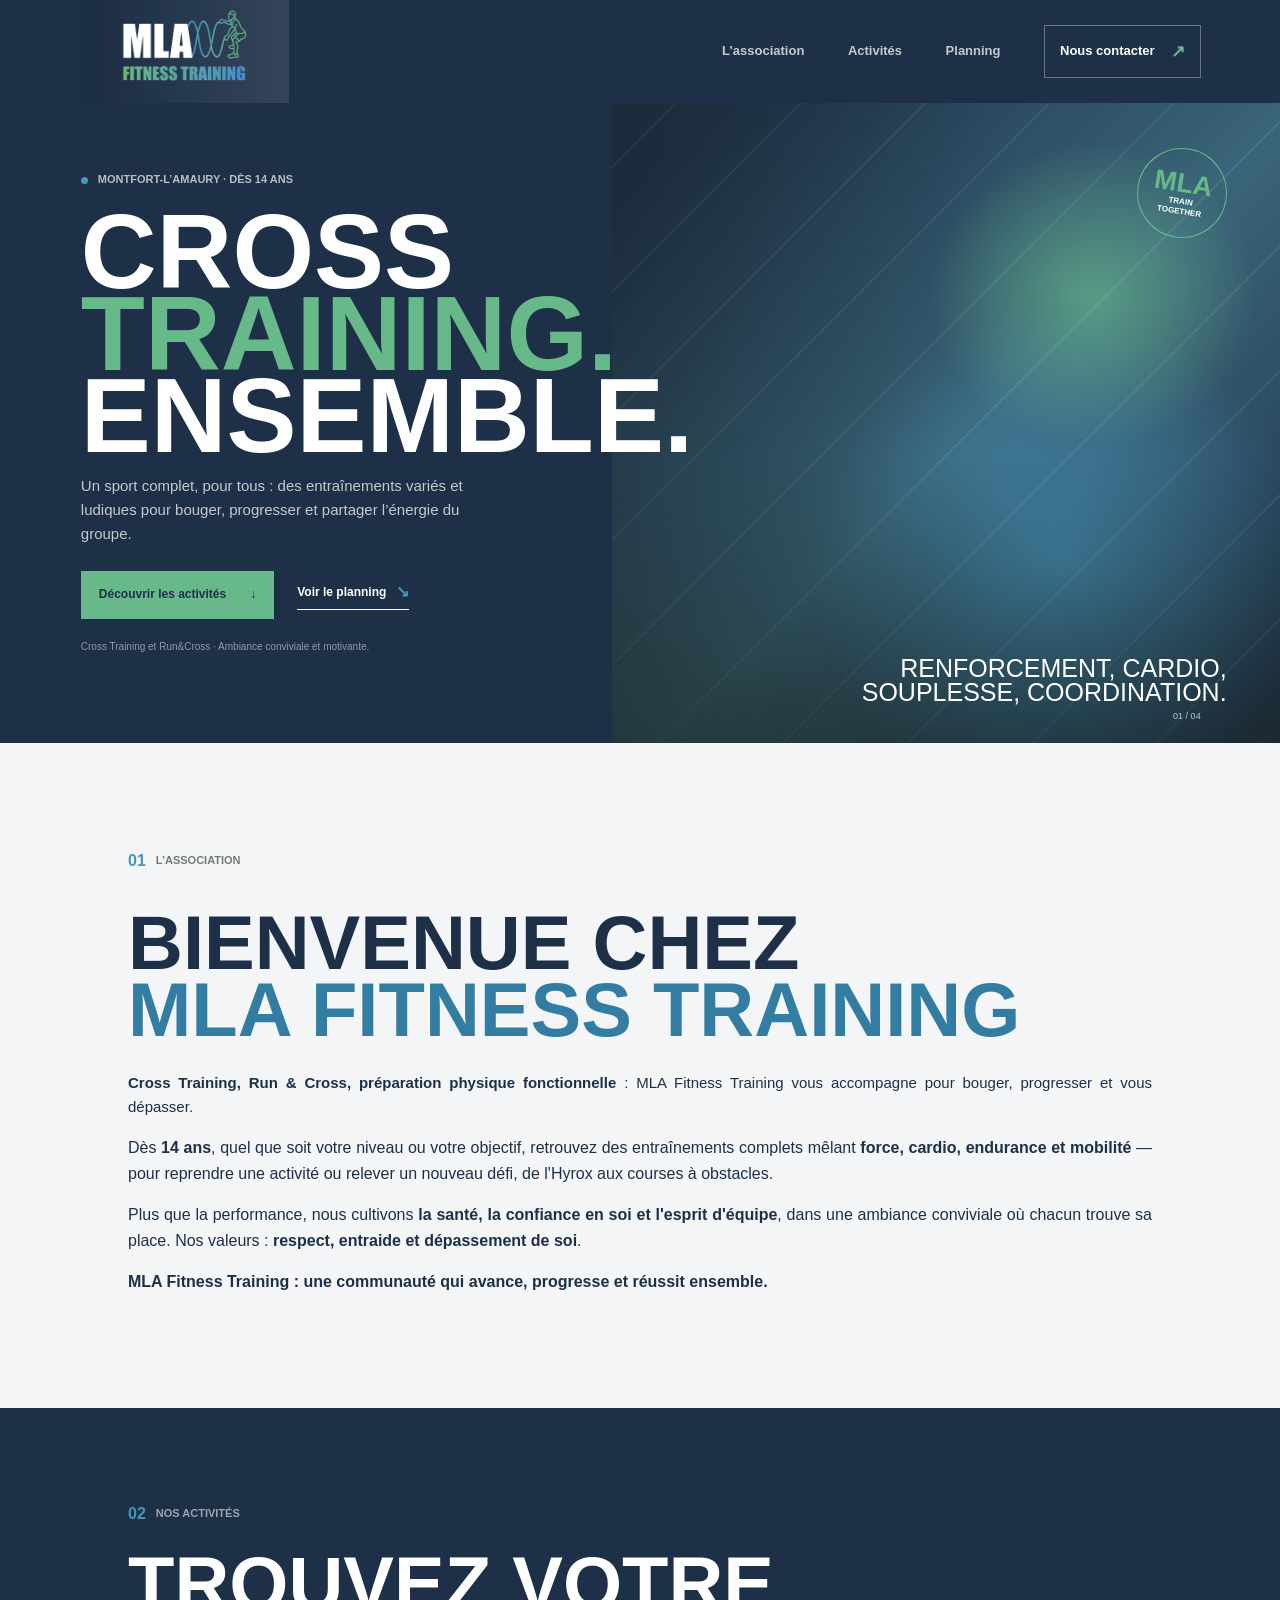
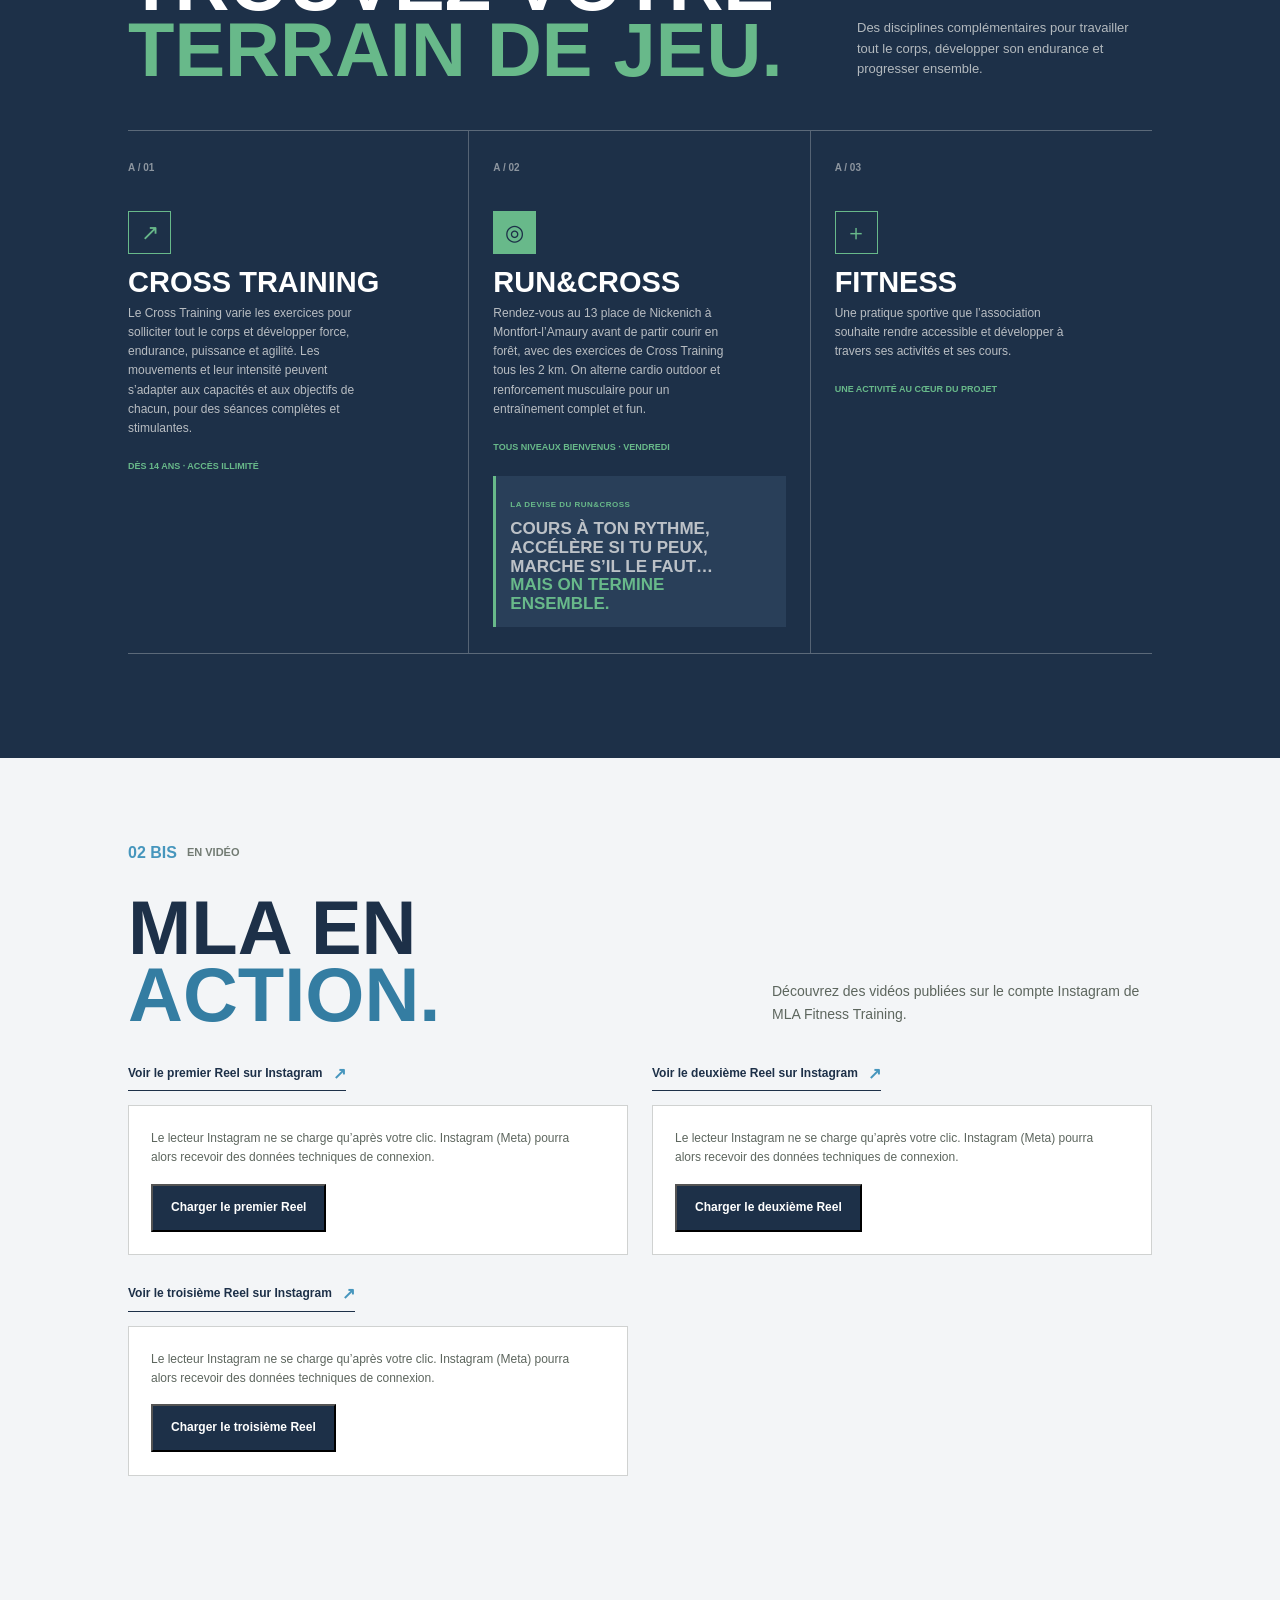
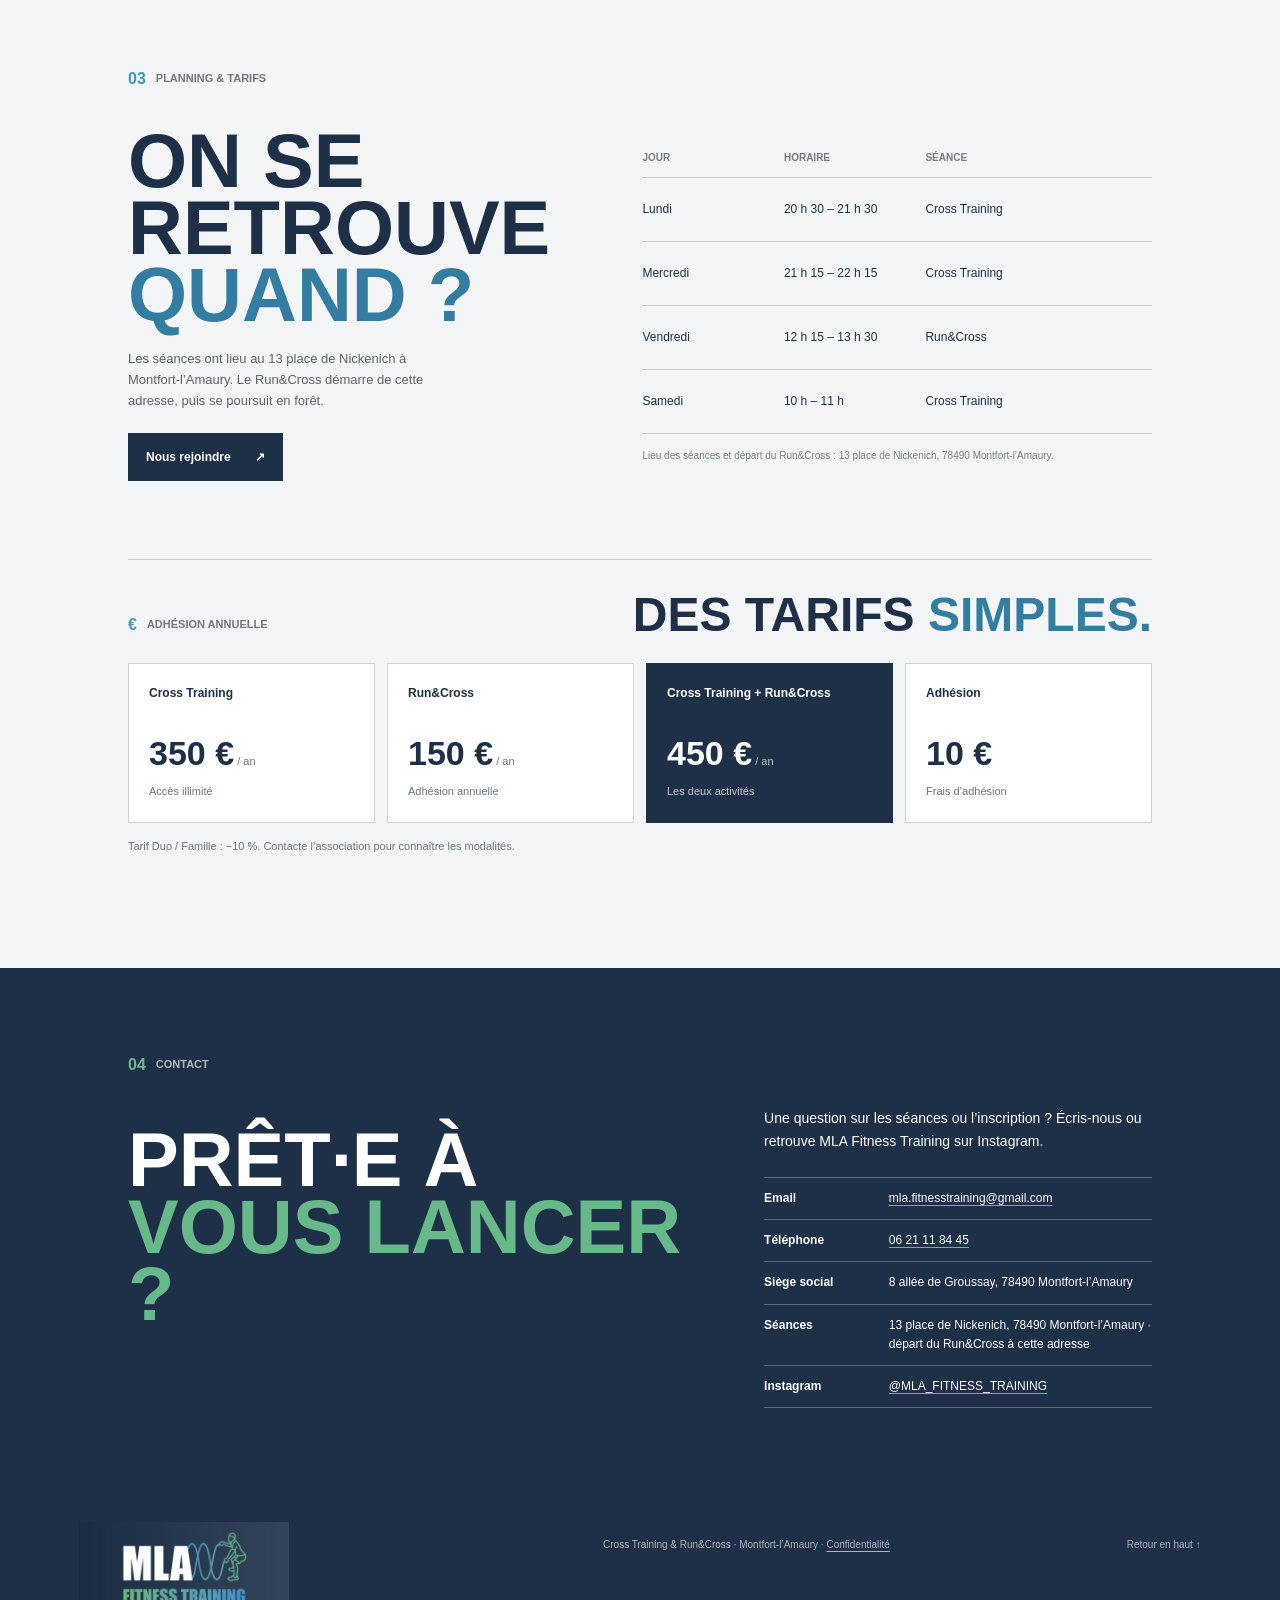
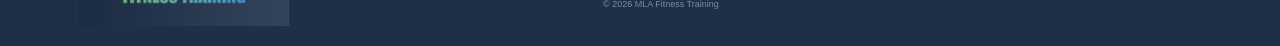
==== commit 1de1bae2: "Add third Instagram Reel Co-authored-by: Copilot <223556219+Copilot@users.noreply.github.com>" ====
--- a/index.html
+++ b/index.html
@@ -122,6 +122,13 @@
               <button class="button button-dark load-instagram" data-reel-id="DaOVe0SRBfU" type="button">Charger le deuxième Reel</button>
             </div>
           </article>
+          <article class="instagram-reel">
+            <a class="text-link" href="https://www.instagram.com/reel/DYfBURaNXR2/" target="_blank" rel="noopener noreferrer">Voir le troisième Reel sur Instagram <span aria-hidden="true">↗</span></a>
+            <div class="instagram-embed" id="instagram-embed-third">
+              <p>Le lecteur Instagram ne se charge qu’après votre clic. Instagram (Meta) pourra alors recevoir des données techniques de connexion.</p>
+              <button class="button button-dark load-instagram" data-reel-id="DYfBURaNXR2" type="button">Charger le troisième Reel</button>
+            </div>
+          </article>
         </div>
       </section>
 
